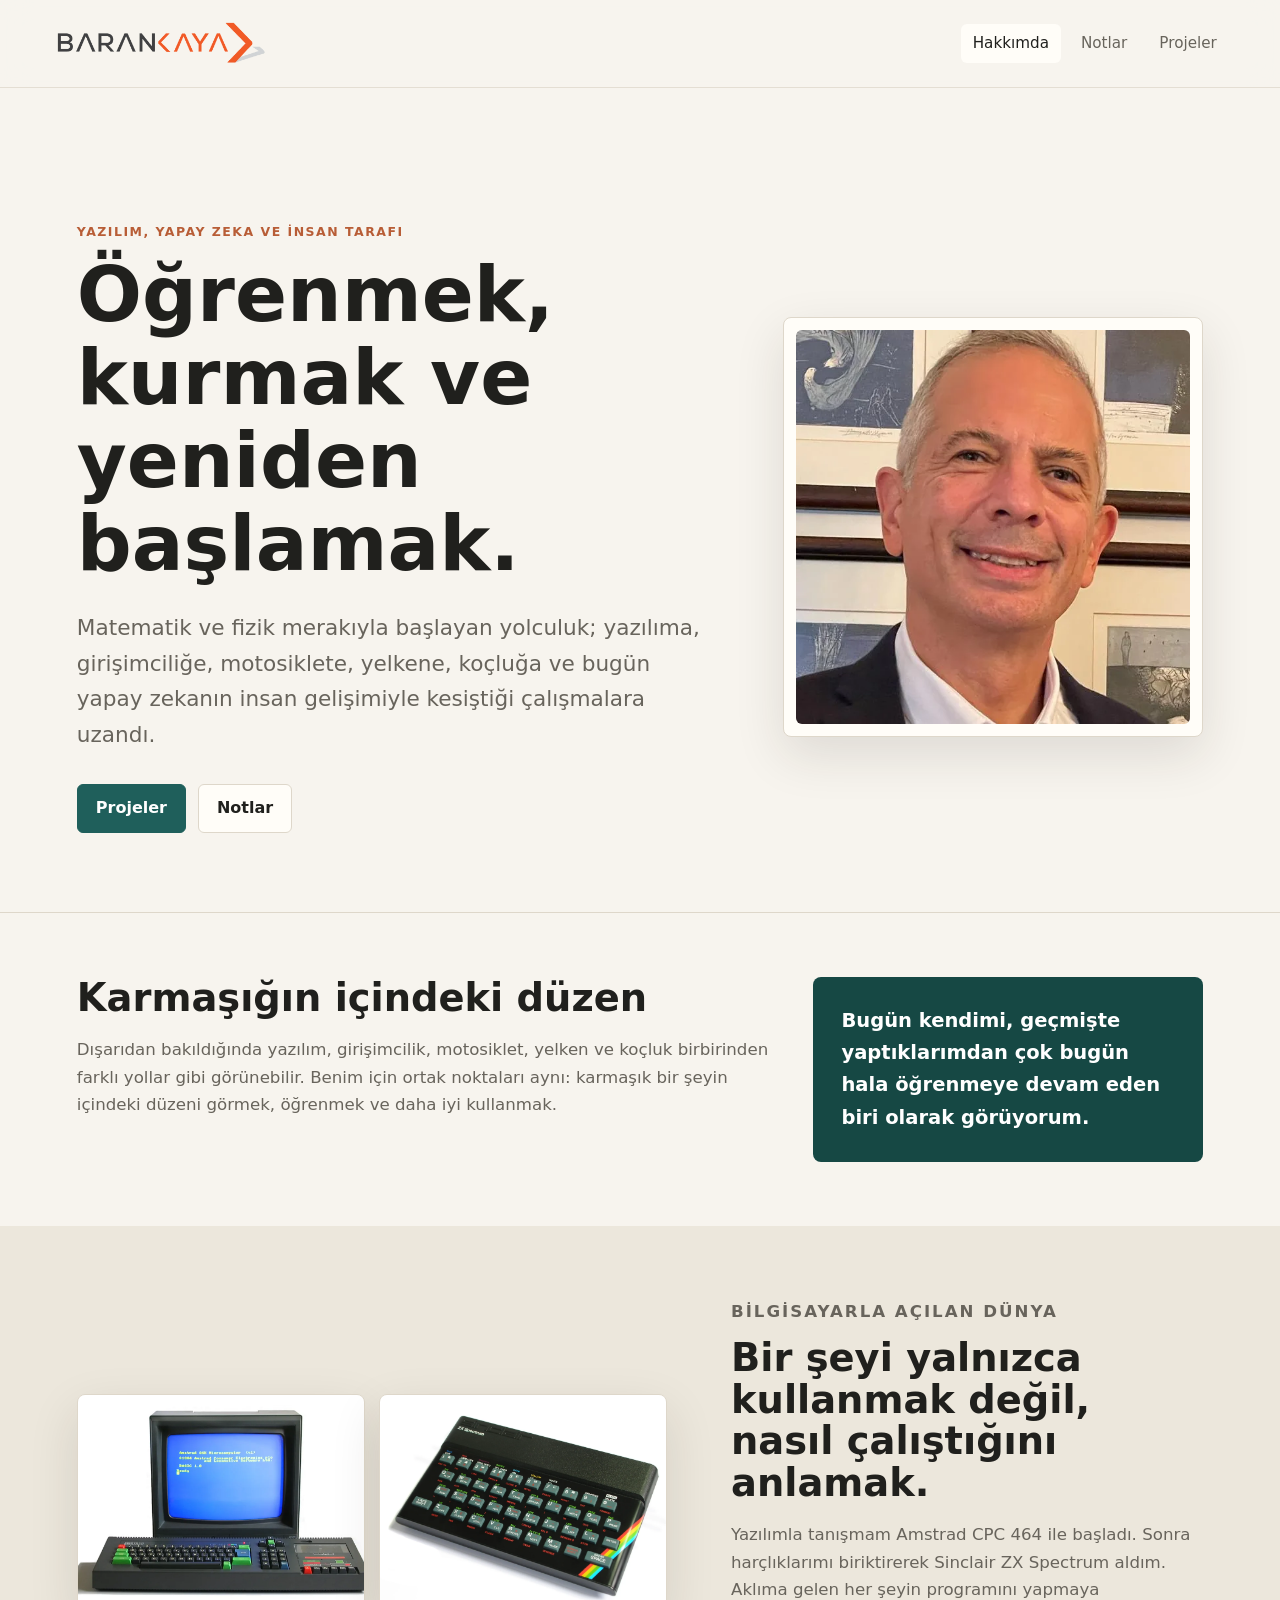
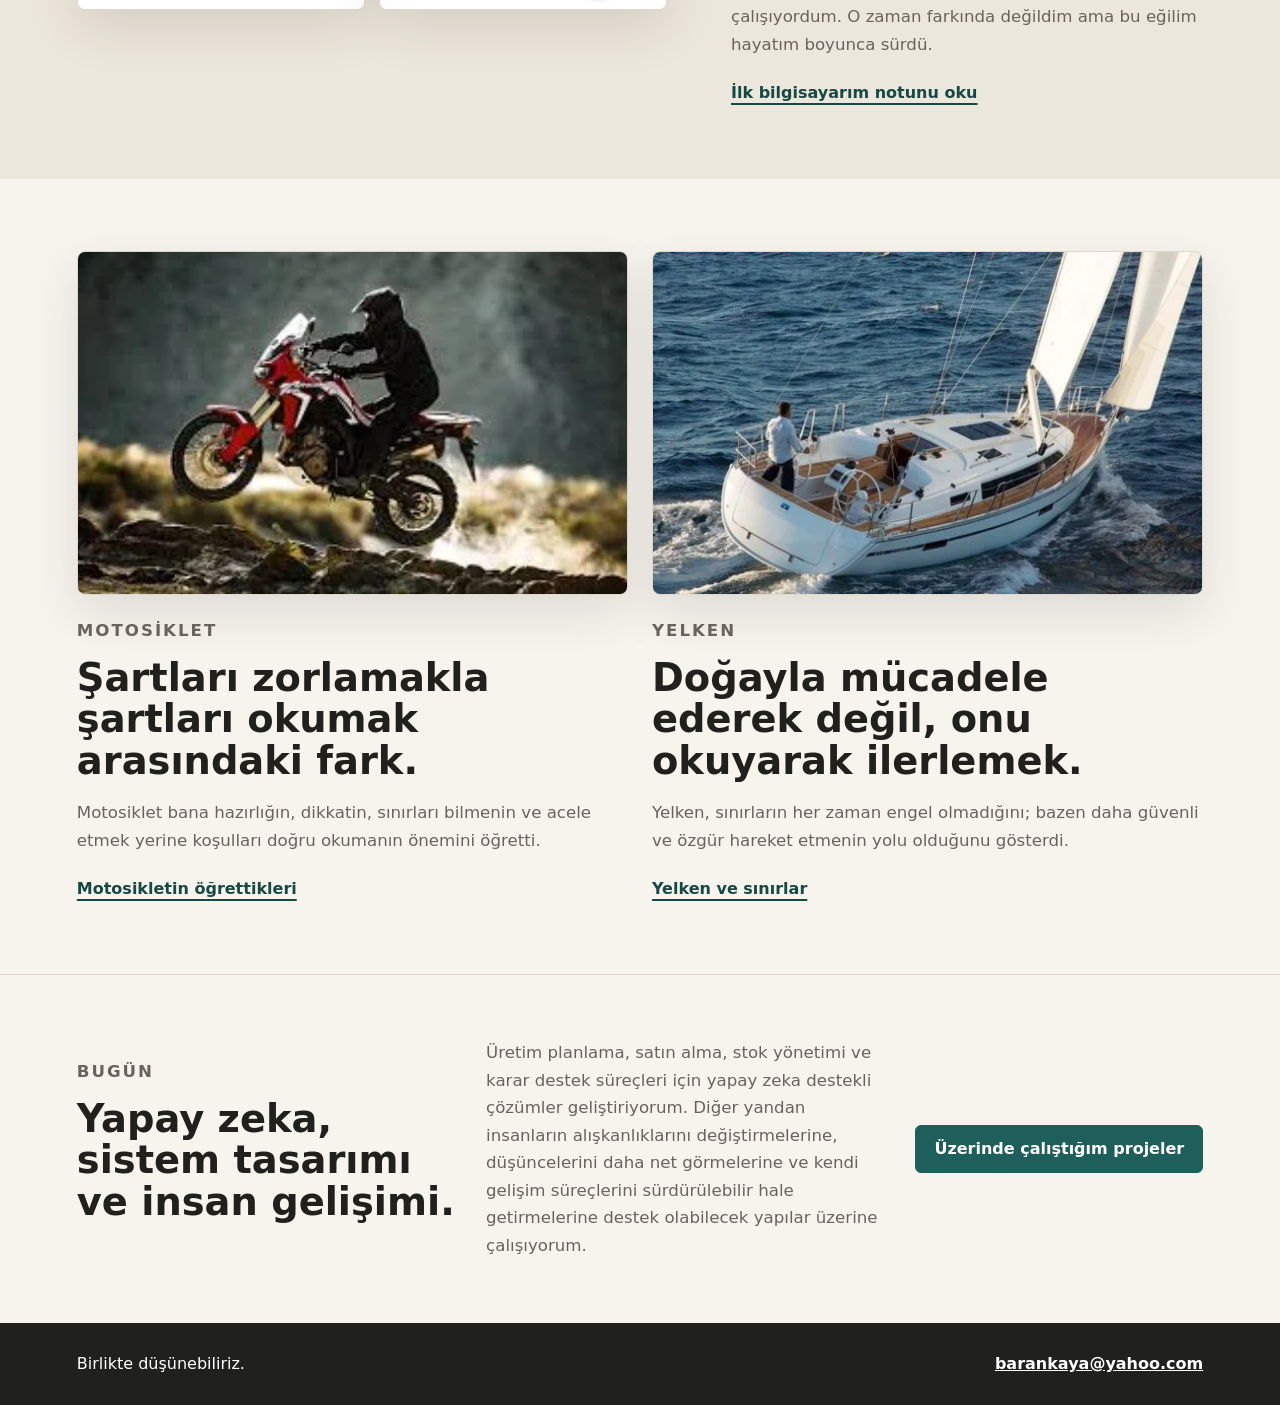
==== index.html @ fc0e7b52 "Initial barankaya site" ====
<!doctype html>
<html lang="tr">
  <head>
    <meta charset="utf-8">
    <meta name="viewport" content="width=device-width, initial-scale=1">
    <title>Baran Kaya - Hakkımda</title>
    <meta name="description" content="Baran Kaya'nın yazılım, yapay zeka, sistem tasarımı, motosiklet, yelken ve insan gelişimi üzerine kişisel web sitesi.">
    <link rel="icon" href="favicon.ico" sizes="any">
    <link rel="icon" type="image/png" href="assets/icons/favicon-32x32.png" sizes="32x32">
    <link rel="icon" type="image/png" href="assets/icons/favicon-192x192.png" sizes="192x192">
    <link rel="apple-touch-icon" href="assets/icons/apple-touch-icon.png">
    <meta name="msapplication-TileImage" content="assets/icons/mstile-270x270.png">
    <link rel="stylesheet" href="assets/css/style.css">
  </head>
  <body>
    <header class="site-header">
      <a class="brand" href="index.html" aria-label="Baran Kaya ana sayfa">
        <img src="assets/img/baran-kaya-logo.webp" alt="Baran Kaya">
      </a>
      <nav class="nav" aria-label="Ana menü">
        <a href="index.html" aria-current="page">Hakkımda</a>
        <a href="notlar.html">Notlar</a>
        <a href="projeler.html">Projeler</a>
      </nav>
    </header>

    <main>
      <section class="hero">
        <div class="hero-copy">
          <p class="eyebrow">Yazılım, yapay zeka ve insan tarafı</p>
          <h1>Öğrenmek, kurmak ve yeniden başlamak.</h1>
          <p class="lead">
            Matematik ve fizik merakıyla başlayan yolculuk; yazılıma, girişimciliğe,
            motosiklete, yelkene, koçluğa ve bugün yapay zekanın insan gelişimiyle
            kesiştiği çalışmalara uzandı.
          </p>
          <div class="hero-actions">
            <a class="button primary" href="projeler.html">Projeler</a>
            <a class="button" href="notlar.html">Notlar</a>
          </div>
        </div>
        <figure class="portrait-card">
          <img src="assets/img/baran-kaya.webp" alt="Baran Kaya portresi">
        </figure>
      </section>

      <section class="section intro-grid">
        <div>
          <h2>Karmaşığın içindeki düzen</h2>
          <p>
            Dışarıdan bakıldığında yazılım, girişimcilik, motosiklet, yelken ve koçluk
            birbirinden farklı yollar gibi görünebilir. Benim için ortak noktaları aynı:
            karmaşık bir şeyin içindeki düzeni görmek, öğrenmek ve daha iyi kullanmak.
          </p>
        </div>
        <div class="quote-panel">
          <p>
            Bugün kendimi, geçmişte yaptıklarımdan çok bugün hala öğrenmeye devam eden
            biri olarak görüyorum.
          </p>
        </div>
      </section>

      <section class="section story-section">
        <div class="media-strip">
          <img src="assets/img/amstrad.webp" alt="Amstrad CPC 464 bilgisayar">
          <img src="assets/img/sinclair.webp" alt="Sinclair ZX Spectrum bilgisayar">
        </div>
        <div class="story-copy">
          <p class="eyebrow">Bilgisayarla açılan dünya</p>
          <h2>Bir şeyi yalnızca kullanmak değil, nasıl çalıştığını anlamak.</h2>
          <p>
            Yazılımla tanışmam Amstrad CPC 464 ile başladı. Sonra harçlıklarımı
            biriktirerek Sinclair ZX Spectrum aldım. Aklıma gelen her şeyin programını
            yapmaya çalışıyordum. O zaman farkında değildim ama bu eğilim hayatım boyunca
            sürdü.
          </p>
          <a class="text-link" href="notlar.html#ilk-bilgisayarim">İlk bilgisayarım notunu oku</a>
        </div>
      </section>

      <section class="section two-column">
        <article class="feature">
          <img src="assets/img/motosiklet.webp" alt="Arazide motosiklet kullanan sürücü">
          <div>
            <p class="eyebrow">Motosiklet</p>
            <h2>Şartları zorlamakla şartları okumak arasındaki fark.</h2>
            <p>
              Motosiklet bana hazırlığın, dikkatin, sınırları bilmenin ve acele etmek
              yerine koşulları doğru okumanın önemini öğretti.
            </p>
            <a class="text-link" href="notlar.html#motosikletin-ogrettikleri">Motosikletin öğrettikleri</a>
          </div>
        </article>

        <article class="feature">
          <img src="assets/img/yelken.webp" alt="Denizde seyreden yelkenli">
          <div>
            <p class="eyebrow">Yelken</p>
            <h2>Doğayla mücadele ederek değil, onu okuyarak ilerlemek.</h2>
            <p>
              Yelken, sınırların her zaman engel olmadığını; bazen daha güvenli ve özgür
              hareket etmenin yolu olduğunu gösterdi.
            </p>
            <a class="text-link" href="notlar.html#yelken-ve-sinirlar">Yelken ve sınırlar</a>
          </div>
        </article>
      </section>

      <section class="section today">
        <div>
          <p class="eyebrow">Bugün</p>
          <h2>Yapay zeka, sistem tasarımı ve insan gelişimi.</h2>
        </div>
        <p>
          Üretim planlama, satın alma, stok yönetimi ve karar destek süreçleri için
          yapay zeka destekli çözümler geliştiriyorum. Diğer yandan insanların
          alışkanlıklarını değiştirmelerine, düşüncelerini daha net görmelerine ve kendi
          gelişim süreçlerini sürdürülebilir hale getirmelerine destek olabilecek yapılar
          üzerine çalışıyorum.
        </p>
        <a class="button primary" href="projeler.html">Üzerinde çalıştığım projeler</a>
      </section>
    </main>

    <footer class="site-footer" id="iletisim">
      <p>Birlikte düşünebiliriz.</p>
      <a href="mailto:barankaya@yahoo.com">barankaya@yahoo.com</a>
    </footer>
  </body>
</html>
---- assets/css/style.css ----
:root {
  --bg: #f7f4ee;
  --panel: #fffdf8;
  --ink: #20201d;
  --muted: #68645c;
  --line: #ded7ca;
  --accent: #1f5f5b;
  --accent-dark: #164844;
  --warm: #b85d36;
  --shadow: 0 18px 50px rgba(38, 34, 28, 0.12);
}

* {
  box-sizing: border-box;
}

html {
  scroll-behavior: smooth;
}

body {
  margin: 0;
  background: var(--bg);
  color: var(--ink);
  font-family: Inter, ui-sans-serif, system-ui, -apple-system, BlinkMacSystemFont, "Segoe UI", sans-serif;
  line-height: 1.65;
}

img {
  display: block;
  max-width: 100%;
}

a {
  color: inherit;
}

.site-header {
  position: sticky;
  top: 0;
  z-index: 10;
  display: flex;
  align-items: center;
  justify-content: space-between;
  gap: 24px;
  padding: 18px clamp(20px, 4vw, 56px);
  background: rgba(247, 244, 238, 0.9);
  border-bottom: 1px solid rgba(222, 215, 202, 0.75);
  backdrop-filter: blur(16px);
}

.brand {
  display: inline-flex;
  align-items: center;
  width: min(220px, 48vw);
  font-weight: 750;
  text-decoration: none;
  letter-spacing: 0;
}

.brand img {
  width: 100%;
  height: auto;
}

.nav {
  display: flex;
  align-items: center;
  gap: 8px;
}

.nav a {
  min-height: 38px;
  padding: 7px 12px;
  border-radius: 6px;
  color: var(--muted);
  font-size: 0.95rem;
  text-decoration: none;
}

.nav a:hover,
.nav a[aria-current="page"] {
  background: var(--panel);
  color: var(--ink);
}

.hero {
  display: grid;
  grid-template-columns: minmax(0, 1.2fr) minmax(260px, 420px);
  gap: clamp(32px, 6vw, 76px);
  align-items: center;
  min-height: calc(100vh - 76px);
  padding: clamp(56px, 8vw, 108px) clamp(20px, 6vw, 88px) 48px;
}

.hero-copy,
.page-heading {
  max-width: 780px;
}

.eyebrow {
  margin: 0 0 12px;
  color: var(--warm);
  font-size: 0.78rem;
  font-weight: 800;
  letter-spacing: 0.12em;
  text-transform: uppercase;
}

h1,
h2 {
  margin: 0;
  line-height: 1.08;
  letter-spacing: 0;
}

h1 {
  max-width: 760px;
  font-size: clamp(2.5rem, 6vw, 5.6rem);
}

h2 {
  font-size: clamp(1.65rem, 3vw, 3rem);
}

p {
  margin: 0;
}

.lead {
  margin-top: 24px;
  color: var(--muted);
  font-size: clamp(1.08rem, 2vw, 1.35rem);
}

.hero-actions {
  display: flex;
  flex-wrap: wrap;
  gap: 12px;
  margin-top: 32px;
}

.button {
  display: inline-flex;
  align-items: center;
  justify-content: center;
  min-height: 46px;
  padding: 10px 18px;
  border: 1px solid var(--line);
  border-radius: 6px;
  background: var(--panel);
  color: var(--ink);
  font-weight: 700;
  text-decoration: none;
}

.button.primary {
  border-color: var(--accent);
  background: var(--accent);
  color: #fff;
}

.portrait-card {
  margin: 0;
  padding: 12px;
  background: var(--panel);
  border: 1px solid var(--line);
  border-radius: 8px;
  box-shadow: var(--shadow);
}

.portrait-card img {
  aspect-ratio: 1;
  width: 100%;
  border-radius: 6px;
  object-fit: cover;
}

.section,
.page {
  padding-right: clamp(20px, 6vw, 88px);
  padding-left: clamp(20px, 6vw, 88px);
}

.intro-grid {
  display: grid;
  grid-template-columns: minmax(0, 1fr) minmax(280px, 0.55fr);
  gap: 28px;
  padding-top: 64px;
  padding-bottom: 64px;
  border-top: 1px solid var(--line);
}

.intro-grid p,
.story-copy p,
.feature p,
.today p,
.note p,
.project-card p,
.questions li {
  color: var(--muted);
  font-size: 1.04rem;
}

.intro-grid h2,
.story-copy h2,
.feature h2,
.today h2 {
  margin-bottom: 18px;
}

.quote-panel {
  display: flex;
  align-items: center;
  padding: 28px;
  background: var(--accent-dark);
  border-radius: 8px;
}

.quote-panel p {
  color: #fff;
  font-size: 1.22rem;
  font-weight: 650;
}

.story-section {
  display: grid;
  grid-template-columns: minmax(0, 1fr) minmax(300px, 0.8fr);
  gap: clamp(28px, 5vw, 64px);
  align-items: center;
  padding-top: 72px;
  padding-bottom: 72px;
  background: #ece7dc;
}

.media-strip {
  display: grid;
  grid-template-columns: 1fr 1fr;
  gap: 14px;
}

.media-strip img,
.feature img,
.note.with-image img {
  width: 100%;
  border-radius: 8px;
  border: 1px solid var(--line);
  object-fit: cover;
  box-shadow: var(--shadow);
}

.media-strip img {
  aspect-ratio: 4 / 3;
}

.text-link {
  display: inline-flex;
  margin-top: 22px;
  color: var(--accent-dark);
  font-weight: 800;
  text-decoration-thickness: 2px;
  text-underline-offset: 5px;
}

.two-column {
  display: grid;
  grid-template-columns: repeat(2, minmax(0, 1fr));
  gap: 24px;
  padding-top: 72px;
  padding-bottom: 72px;
}

.feature {
  display: grid;
  gap: 22px;
}

.feature img {
  aspect-ratio: 16 / 10;
}

.today {
  display: grid;
  grid-template-columns: minmax(0, 0.95fr) minmax(0, 1fr) auto;
  gap: 28px;
  align-items: center;
  padding-top: 64px;
  padding-bottom: 64px;
  border-top: 1px solid var(--line);
}

.site-footer {
  display: flex;
  align-items: center;
  justify-content: space-between;
  gap: 18px;
  padding: 28px clamp(20px, 6vw, 88px);
  background: var(--ink);
  color: #fff;
}

.site-footer a {
  color: #fff;
  font-weight: 700;
}

.page {
  padding-top: 72px;
  padding-bottom: 72px;
}

.page-heading {
  margin-bottom: 48px;
}

.note-list {
  display: grid;
  gap: 22px;
  max-width: 1120px;
}

.note,
.project-card,
.questions {
  padding: clamp(22px, 4vw, 34px);
  background: var(--panel);
  border: 1px solid var(--line);
  border-radius: 8px;
}

.note h2,
.project-card h2,
.questions h2 {
  margin-bottom: 16px;
  font-size: clamp(1.35rem, 2.4vw, 2.1rem);
}

.note p + p {
  margin-top: 14px;
}

.note.with-image {
  display: grid;
  grid-template-columns: minmax(0, 1fr) minmax(220px, 360px);
  gap: 26px;
  align-items: center;
}

.note.with-image img {
  aspect-ratio: 4 / 3;
}

.projects-heading {
  max-width: 900px;
}

.project-grid {
  display: grid;
  grid-template-columns: repeat(2, minmax(0, 1fr));
  gap: 22px;
}

.project-card span {
  display: inline-flex;
  margin-bottom: 22px;
  color: var(--warm);
  font-size: 0.86rem;
  font-weight: 900;
}

.questions {
  margin-top: 28px;
}

.questions ul {
  display: grid;
  gap: 12px;
  margin: 0;
  padding-left: 22px;
}

@media (max-width: 900px) {
  .hero,
  .intro-grid,
  .story-section,
  .two-column,
  .today,
  .note.with-image,
  .project-grid {
    grid-template-columns: 1fr;
  }

  .hero {
    min-height: auto;
  }

  .today {
    align-items: start;
  }
}

@media (max-width: 640px) {
  .site-header {
    align-items: flex-start;
    flex-direction: column;
    padding-top: 14px;
    padding-bottom: 14px;
  }

  .nav {
    width: 100%;
    justify-content: space-between;
  }

  .nav a {
    padding-right: 8px;
    padding-left: 8px;
    font-size: 0.9rem;
  }

  .hero {
    padding-top: 44px;
  }

  .media-strip {
    grid-template-columns: 1fr;
  }

  .site-footer {
    align-items: flex-start;
    flex-direction: column;
  }
}
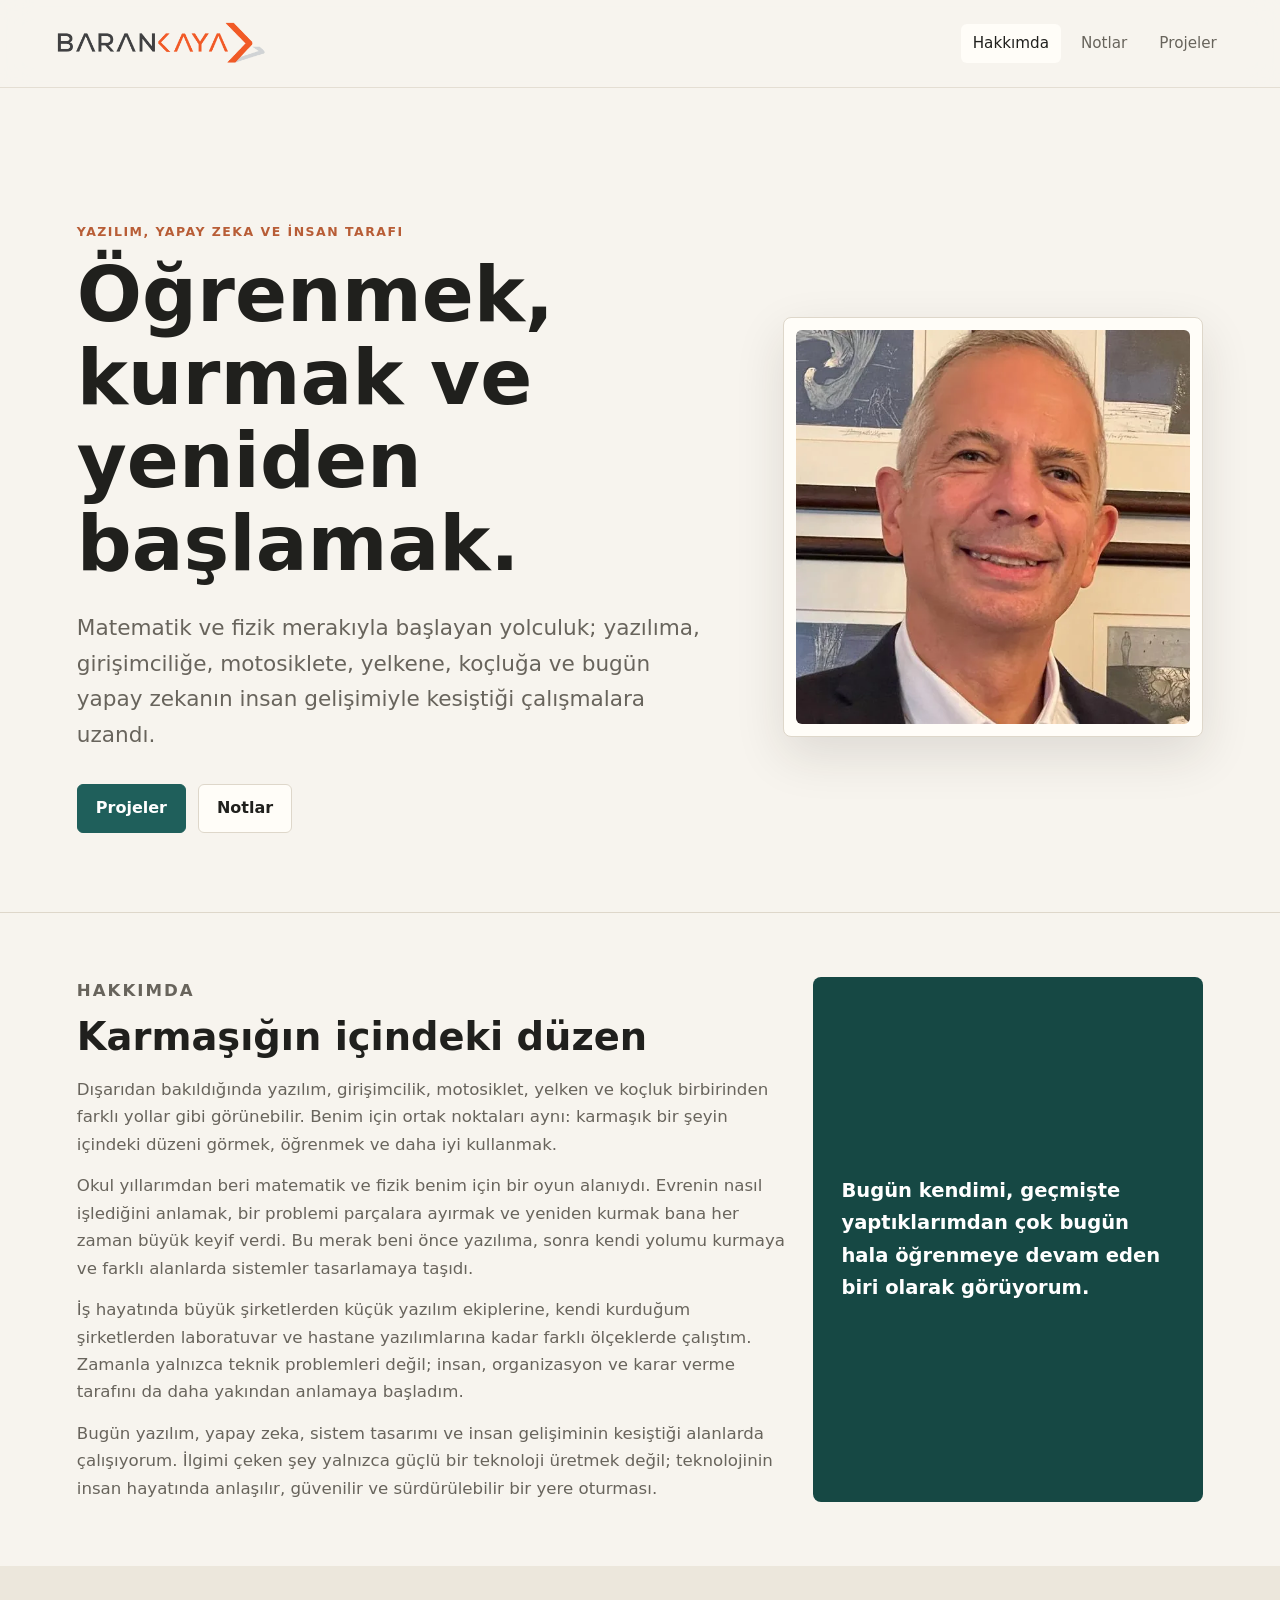
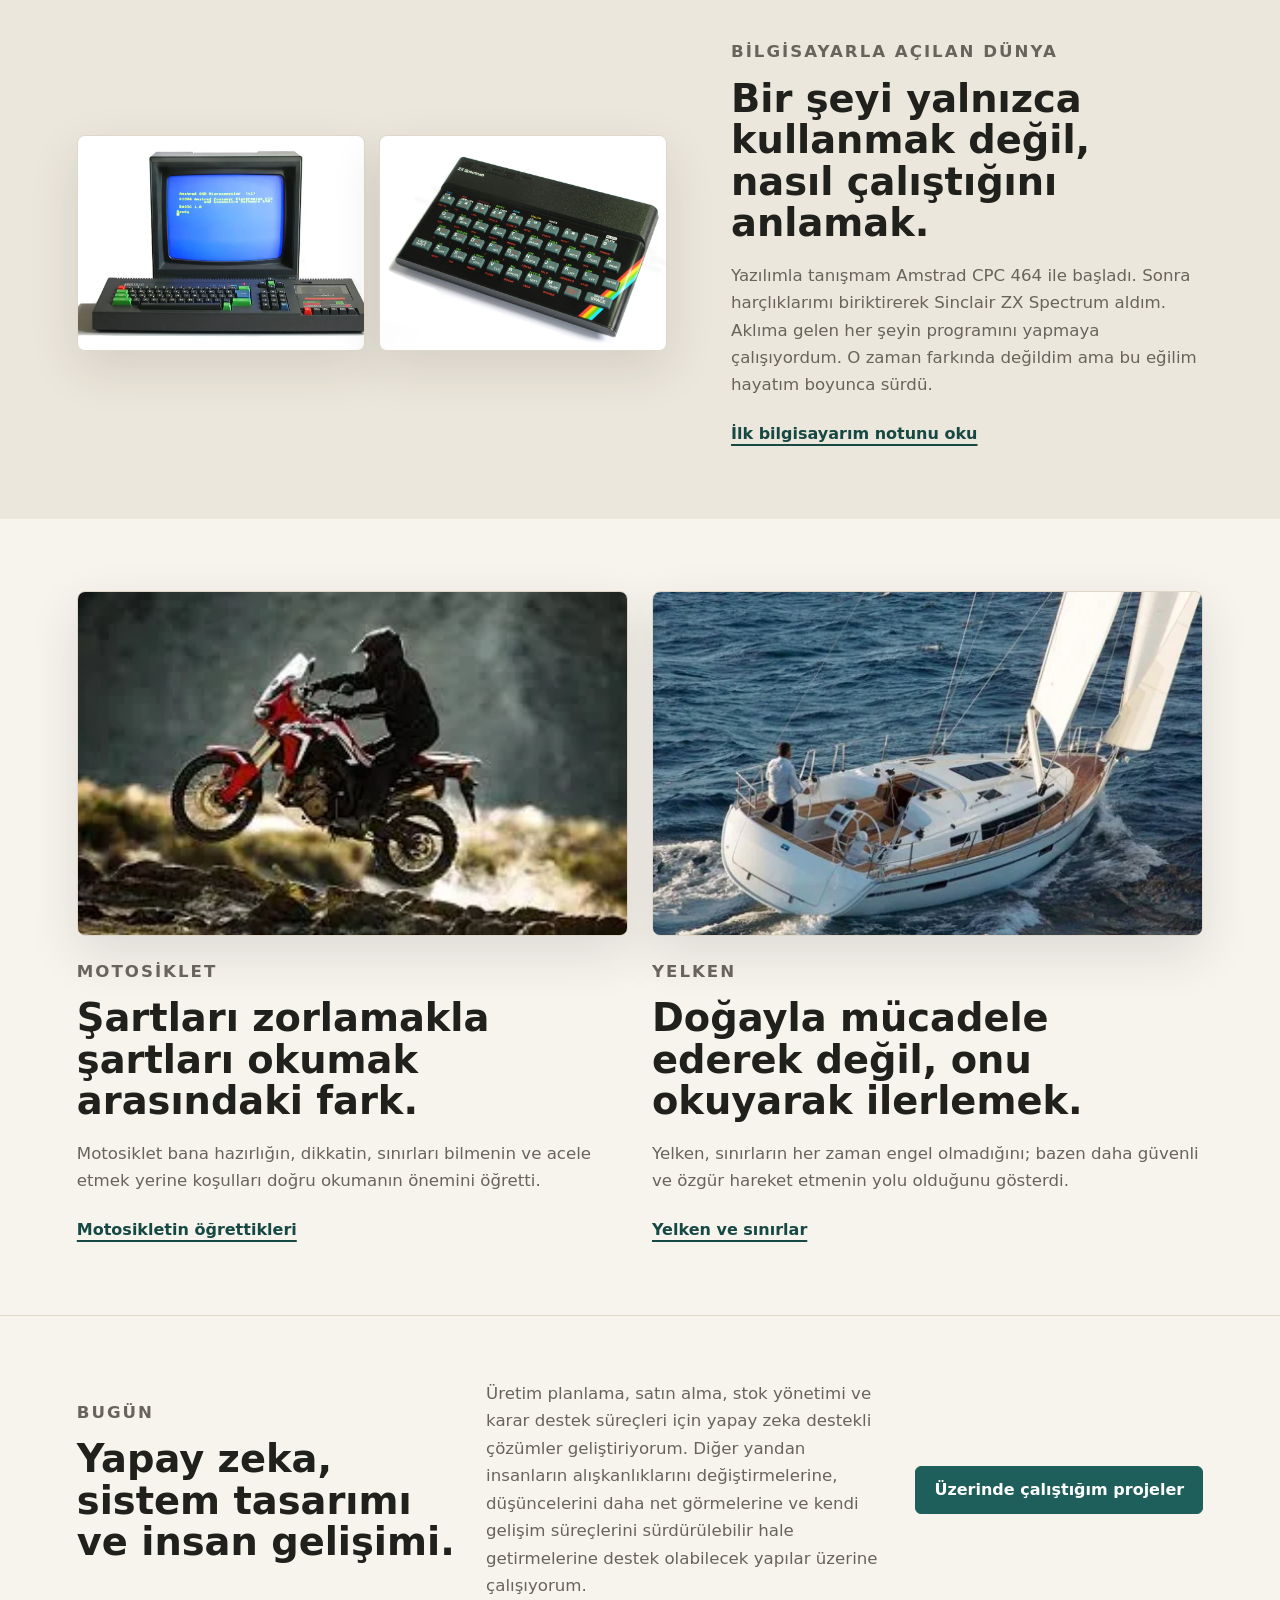
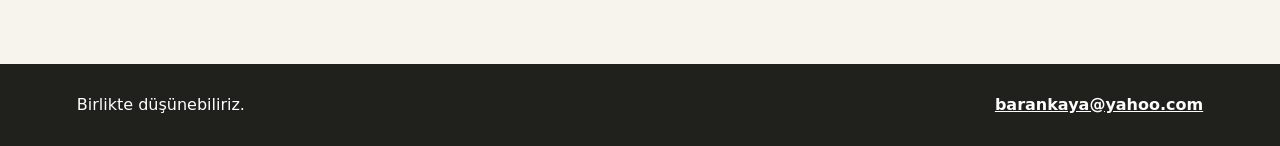
==== commit 57c4a4fb: "Expand about section" ====
--- a/index.html
+++ b/index.html
@@ -46,11 +46,30 @@
 
       <section class="section intro-grid">
         <div>
+          <p class="eyebrow">Hakkımda</p>
           <h2>Karmaşığın içindeki düzen</h2>
           <p>
             Dışarıdan bakıldığında yazılım, girişimcilik, motosiklet, yelken ve koçluk
             birbirinden farklı yollar gibi görünebilir. Benim için ortak noktaları aynı:
             karmaşık bir şeyin içindeki düzeni görmek, öğrenmek ve daha iyi kullanmak.
+          </p>
+          <p>
+            Okul yıllarımdan beri matematik ve fizik benim için bir oyun alanıydı.
+            Evrenin nasıl işlediğini anlamak, bir problemi parçalara ayırmak ve yeniden
+            kurmak bana her zaman büyük keyif verdi. Bu merak beni önce yazılıma, sonra
+            kendi yolumu kurmaya ve farklı alanlarda sistemler tasarlamaya taşıdı.
+          </p>
+          <p>
+            İş hayatında büyük şirketlerden küçük yazılım ekiplerine, kendi kurduğum
+            şirketlerden laboratuvar ve hastane yazılımlarına kadar farklı ölçeklerde
+            çalıştım. Zamanla yalnızca teknik problemleri değil; insan, organizasyon ve
+            karar verme tarafını da daha yakından anlamaya başladım.
+          </p>
+          <p>
+            Bugün yazılım, yapay zeka, sistem tasarımı ve insan gelişiminin kesiştiği
+            alanlarda çalışıyorum. İlgimi çeken şey yalnızca güçlü bir teknoloji üretmek
+            değil; teknolojinin insan hayatında anlaşılır, güvenilir ve sürdürülebilir
+            bir yere oturması.
           </p>
         </div>
         <div class="quote-panel">
--- a/assets/css/style.css
+++ b/assets/css/style.css
@@ -202,6 +202,10 @@
   font-size: 1.04rem;
 }
 
+.intro-grid p + p {
+  margin-top: 14px;
+}
+
 .intro-grid h2,
 .story-copy h2,
 .feature h2,
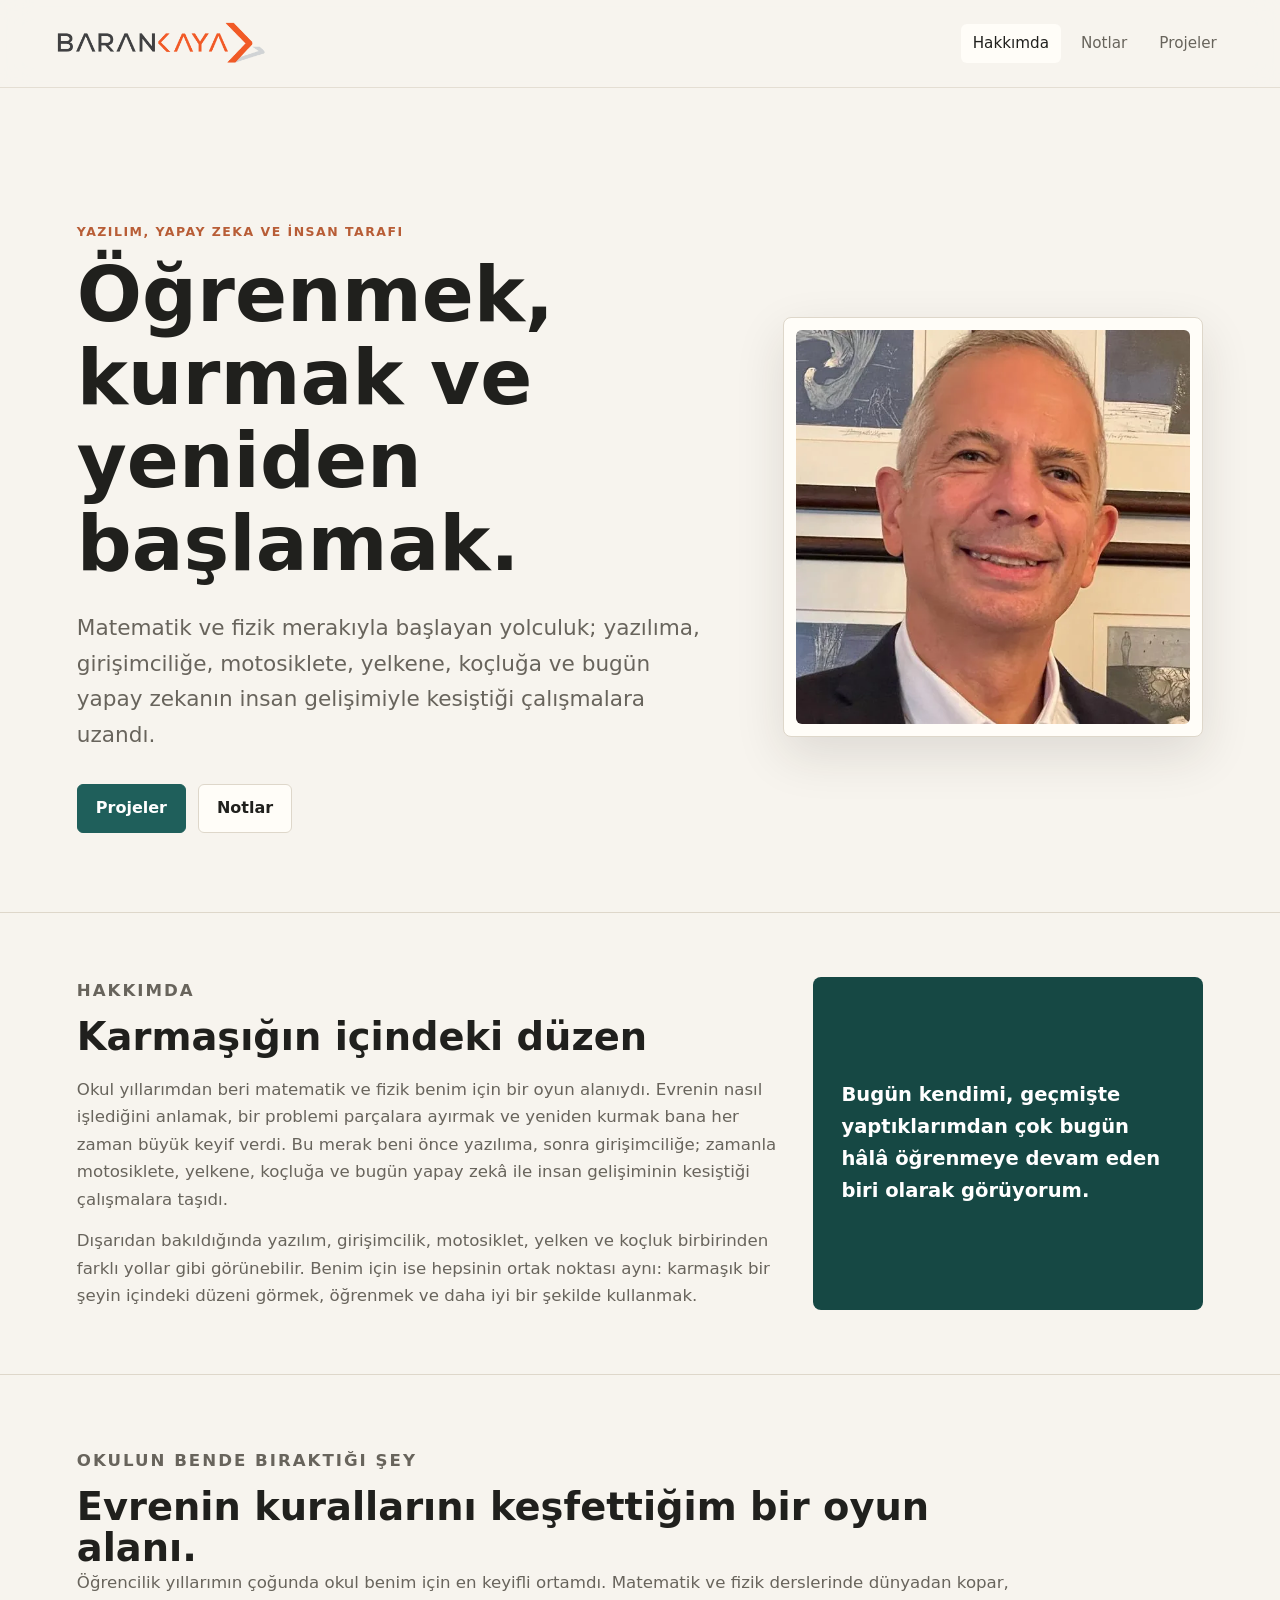
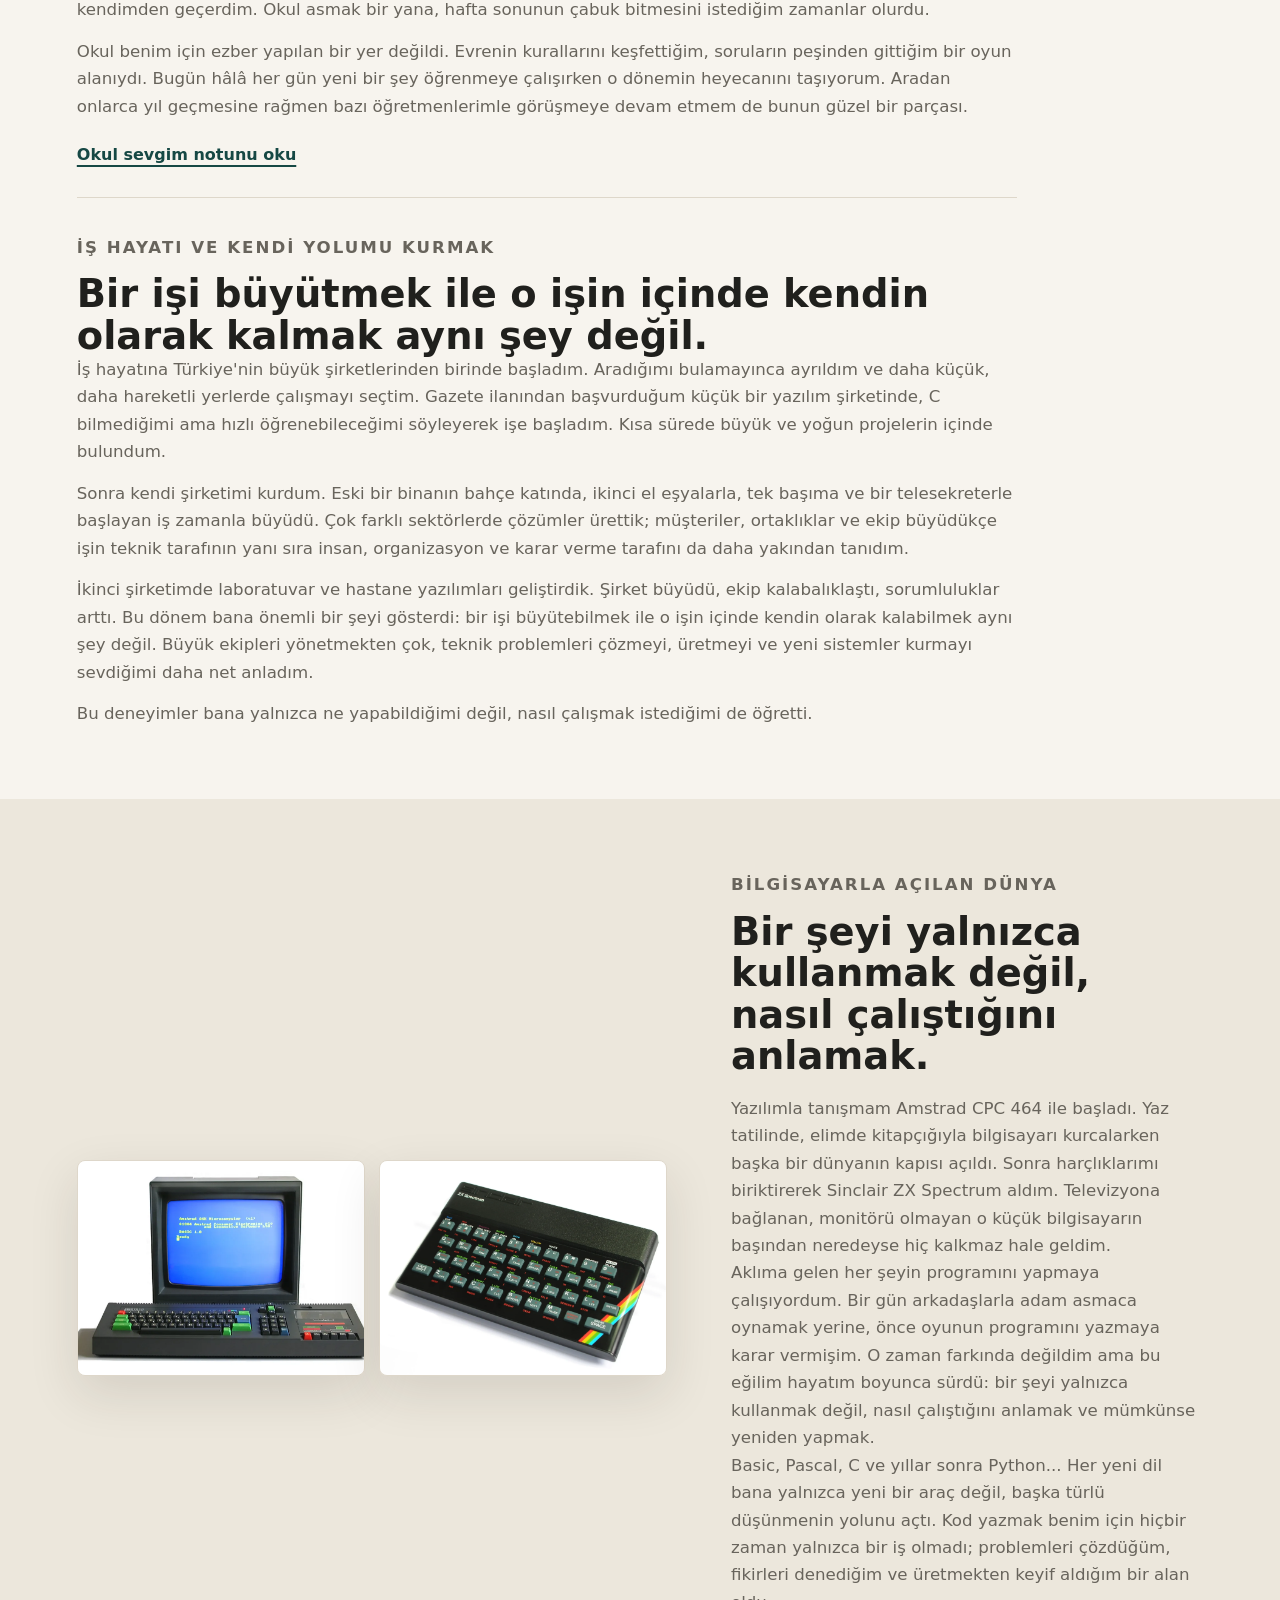
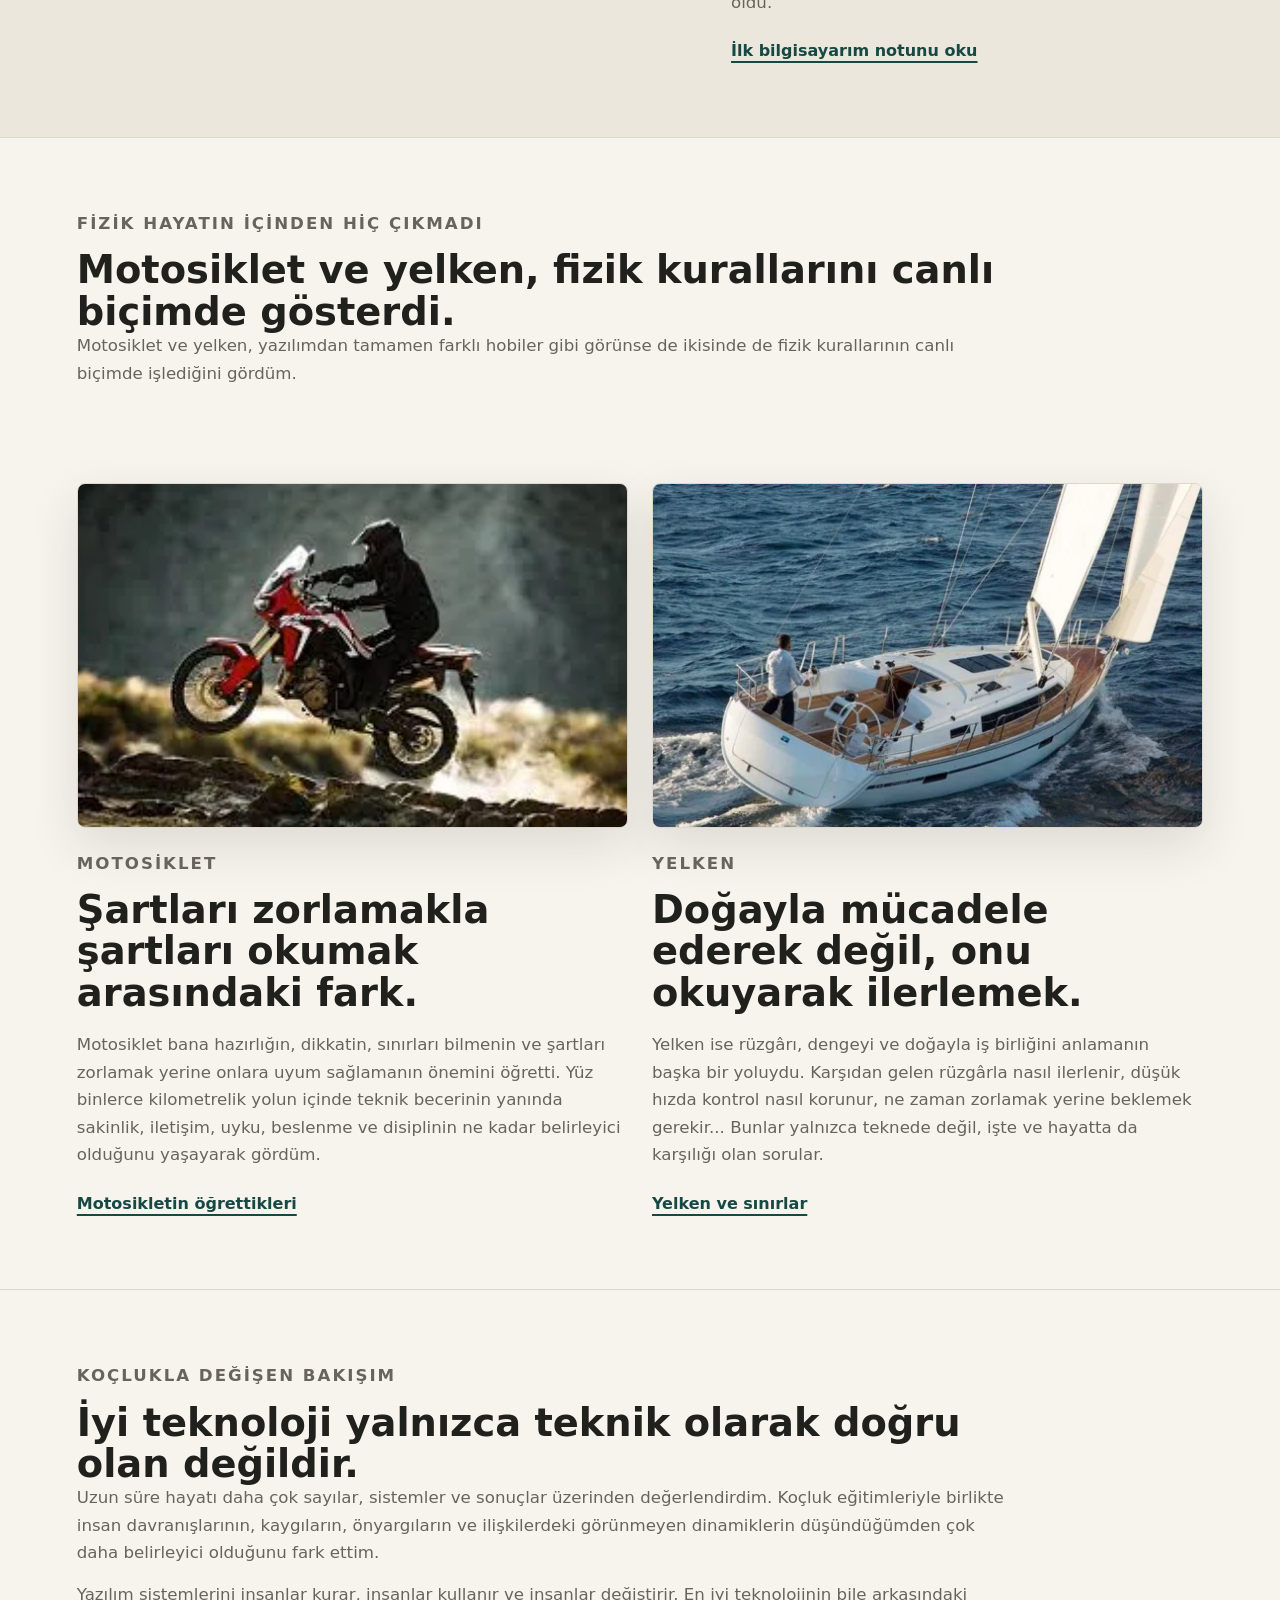
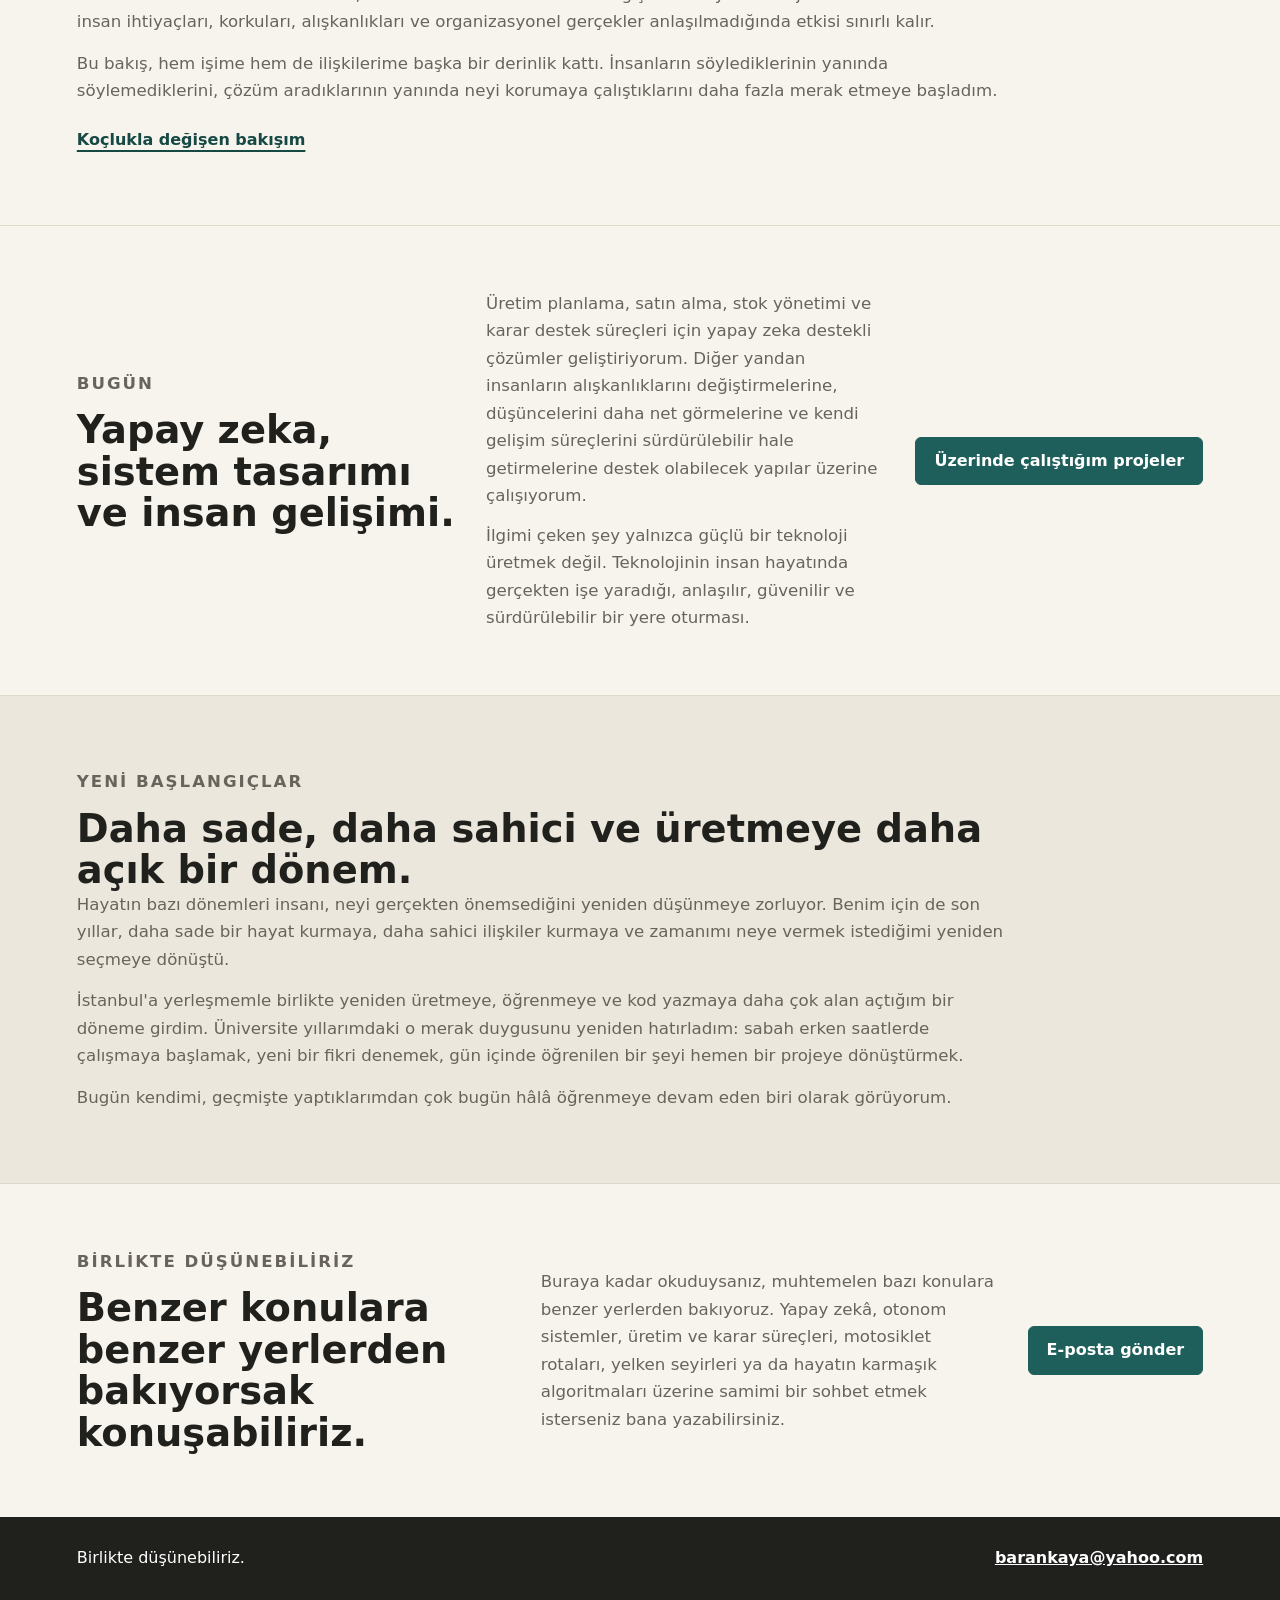
==== commit 87154770: "Complete about page content" ====
--- a/index.html
+++ b/index.html
@@ -49,35 +49,72 @@
           <p class="eyebrow">Hakkımda</p>
           <h2>Karmaşığın içindeki düzen</h2>
           <p>
-            Dışarıdan bakıldığında yazılım, girişimcilik, motosiklet, yelken ve koçluk
-            birbirinden farklı yollar gibi görünebilir. Benim için ortak noktaları aynı:
-            karmaşık bir şeyin içindeki düzeni görmek, öğrenmek ve daha iyi kullanmak.
-          </p>
-          <p>
             Okul yıllarımdan beri matematik ve fizik benim için bir oyun alanıydı.
             Evrenin nasıl işlediğini anlamak, bir problemi parçalara ayırmak ve yeniden
             kurmak bana her zaman büyük keyif verdi. Bu merak beni önce yazılıma, sonra
-            kendi yolumu kurmaya ve farklı alanlarda sistemler tasarlamaya taşıdı.
-          </p>
-          <p>
-            İş hayatında büyük şirketlerden küçük yazılım ekiplerine, kendi kurduğum
-            şirketlerden laboratuvar ve hastane yazılımlarına kadar farklı ölçeklerde
-            çalıştım. Zamanla yalnızca teknik problemleri değil; insan, organizasyon ve
-            karar verme tarafını da daha yakından anlamaya başladım.
-          </p>
-          <p>
-            Bugün yazılım, yapay zeka, sistem tasarımı ve insan gelişiminin kesiştiği
-            alanlarda çalışıyorum. İlgimi çeken şey yalnızca güçlü bir teknoloji üretmek
-            değil; teknolojinin insan hayatında anlaşılır, güvenilir ve sürdürülebilir
-            bir yere oturması.
+            girişimciliğe; zamanla motosiklete, yelkene, koçluğa ve bugün yapay zekâ ile
+            insan gelişiminin kesiştiği çalışmalara taşıdı.
+          </p>
+          <p>
+            Dışarıdan bakıldığında yazılım, girişimcilik, motosiklet, yelken ve koçluk
+            birbirinden farklı yollar gibi görünebilir. Benim için ise hepsinin ortak
+            noktası aynı: karmaşık bir şeyin içindeki düzeni görmek, öğrenmek ve daha iyi
+            bir şekilde kullanmak.
           </p>
         </div>
         <div class="quote-panel">
           <p>
-            Bugün kendimi, geçmişte yaptıklarımdan çok bugün hala öğrenmeye devam eden
+            Bugün kendimi, geçmişte yaptıklarımdan çok bugün hâlâ öğrenmeye devam eden
             biri olarak görüyorum.
           </p>
         </div>
+      </section>
+
+      <section class="section about-flow">
+        <article>
+          <p class="eyebrow">Okulun bende bıraktığı şey</p>
+          <h2>Evrenin kurallarını keşfettiğim bir oyun alanı.</h2>
+          <p>
+            Öğrencilik yıllarımın çoğunda okul benim için en keyifli ortamdı. Matematik
+            ve fizik derslerinde dünyadan kopar, kendimden geçerdim. Okul asmak bir yana,
+            hafta sonunun çabuk bitmesini istediğim zamanlar olurdu.
+          </p>
+          <p>
+            Okul benim için ezber yapılan bir yer değildi. Evrenin kurallarını
+            keşfettiğim, soruların peşinden gittiğim bir oyun alanıydı. Bugün hâlâ her
+            gün yeni bir şey öğrenmeye çalışırken o dönemin heyecanını taşıyorum. Aradan
+            onlarca yıl geçmesine rağmen bazı öğretmenlerimle görüşmeye devam etmem de
+            bunun güzel bir parçası.
+          </p>
+          <a class="text-link" href="notlar.html#okul-sevgim">Okul sevgim notunu oku</a>
+        </article>
+
+        <article>
+          <p class="eyebrow">İş hayatı ve kendi yolumu kurmak</p>
+          <h2>Bir işi büyütmek ile o işin içinde kendin olarak kalmak aynı şey değil.</h2>
+          <p>
+            İş hayatına Türkiye'nin büyük şirketlerinden birinde başladım. Aradığımı
+            bulamayınca ayrıldım ve daha küçük, daha hareketli yerlerde çalışmayı seçtim.
+            Gazete ilanından başvurduğum küçük bir yazılım şirketinde, C bilmediğimi ama
+            hızlı öğrenebileceğimi söyleyerek işe başladım. Kısa sürede büyük ve yoğun
+            projelerin içinde bulundum.
+          </p>
+          <p>
+            Sonra kendi şirketimi kurdum. Eski bir binanın bahçe katında, ikinci el
+            eşyalarla, tek başıma ve bir telesekreterle başlayan iş zamanla büyüdü. Çok
+            farklı sektörlerde çözümler ürettik; müşteriler, ortaklıklar ve ekip büyüdükçe
+            işin teknik tarafının yanı sıra insan, organizasyon ve karar verme tarafını da
+            daha yakından tanıdım.
+          </p>
+          <p>
+            İkinci şirketimde laboratuvar ve hastane yazılımları geliştirdik. Şirket
+            büyüdü, ekip kalabalıklaştı, sorumluluklar arttı. Bu dönem bana önemli bir
+            şeyi gösterdi: bir işi büyütebilmek ile o işin içinde kendin olarak kalabilmek
+            aynı şey değil. Büyük ekipleri yönetmekten çok, teknik problemleri çözmeyi,
+            üretmeyi ve yeni sistemler kurmayı sevdiğimi daha net anladım.
+          </p>
+          <p>Bu deneyimler bana yalnızca ne yapabildiğimi değil, nasıl çalışmak istediğimi de öğretti.</p>
+        </article>
       </section>
 
       <section class="section story-section">
@@ -89,13 +126,37 @@
           <p class="eyebrow">Bilgisayarla açılan dünya</p>
           <h2>Bir şeyi yalnızca kullanmak değil, nasıl çalıştığını anlamak.</h2>
           <p>
-            Yazılımla tanışmam Amstrad CPC 464 ile başladı. Sonra harçlıklarımı
-            biriktirerek Sinclair ZX Spectrum aldım. Aklıma gelen her şeyin programını
-            yapmaya çalışıyordum. O zaman farkında değildim ama bu eğilim hayatım boyunca
-            sürdü.
+            Yazılımla tanışmam Amstrad CPC 464 ile başladı. Yaz tatilinde, elimde
+            kitapçığıyla bilgisayarı kurcalarken başka bir dünyanın kapısı açıldı. Sonra
+            harçlıklarımı biriktirerek Sinclair ZX Spectrum aldım. Televizyona bağlanan,
+            monitörü olmayan o küçük bilgisayarın başından neredeyse hiç kalkmaz hale
+            geldim.
+          </p>
+          <p>
+            Aklıma gelen her şeyin programını yapmaya çalışıyordum. Bir gün arkadaşlarla
+            adam asmaca oynamak yerine, önce oyunun programını yazmaya karar vermişim. O
+            zaman farkında değildim ama bu eğilim hayatım boyunca sürdü: bir şeyi yalnızca
+            kullanmak değil, nasıl çalıştığını anlamak ve mümkünse yeniden yapmak.
+          </p>
+          <p>
+            Basic, Pascal, C ve yıllar sonra Python... Her yeni dil bana yalnızca yeni
+            bir araç değil, başka türlü düşünmenin yolunu açtı. Kod yazmak benim için
+            hiçbir zaman yalnızca bir iş olmadı; problemleri çözdüğüm, fikirleri denediğim
+            ve üretmekten keyif aldığım bir alan oldu.
           </p>
           <a class="text-link" href="notlar.html#ilk-bilgisayarim">İlk bilgisayarım notunu oku</a>
         </div>
+      </section>
+
+      <section class="section about-flow compact">
+        <article>
+          <p class="eyebrow">Fizik hayatın içinden hiç çıkmadı</p>
+          <h2>Motosiklet ve yelken, fizik kurallarını canlı biçimde gösterdi.</h2>
+          <p>
+            Motosiklet ve yelken, yazılımdan tamamen farklı hobiler gibi görünse de
+            ikisinde de fizik kurallarının canlı biçimde işlediğini gördüm.
+          </p>
+        </article>
       </section>
 
       <section class="section two-column">
@@ -105,8 +166,10 @@
             <p class="eyebrow">Motosiklet</p>
             <h2>Şartları zorlamakla şartları okumak arasındaki fark.</h2>
             <p>
-              Motosiklet bana hazırlığın, dikkatin, sınırları bilmenin ve acele etmek
-              yerine koşulları doğru okumanın önemini öğretti.
+              Motosiklet bana hazırlığın, dikkatin, sınırları bilmenin ve şartları
+              zorlamak yerine onlara uyum sağlamanın önemini öğretti. Yüz binlerce
+              kilometrelik yolun içinde teknik becerinin yanında sakinlik, iletişim, uyku,
+              beslenme ve disiplinin ne kadar belirleyici olduğunu yaşayarak gördüm.
             </p>
             <a class="text-link" href="notlar.html#motosikletin-ogrettikleri">Motosikletin öğrettikleri</a>
           </div>
@@ -118,11 +181,37 @@
             <p class="eyebrow">Yelken</p>
             <h2>Doğayla mücadele ederek değil, onu okuyarak ilerlemek.</h2>
             <p>
-              Yelken, sınırların her zaman engel olmadığını; bazen daha güvenli ve özgür
-              hareket etmenin yolu olduğunu gösterdi.
+              Yelken ise rüzgârı, dengeyi ve doğayla iş birliğini anlamanın başka bir
+              yoluydu. Karşıdan gelen rüzgârla nasıl ilerlenir, düşük hızda kontrol nasıl
+              korunur, ne zaman zorlamak yerine beklemek gerekir... Bunlar yalnızca
+              teknede değil, işte ve hayatta da karşılığı olan sorular.
             </p>
             <a class="text-link" href="notlar.html#yelken-ve-sinirlar">Yelken ve sınırlar</a>
           </div>
+        </article>
+      </section>
+
+      <section class="section about-flow">
+        <article>
+          <p class="eyebrow">Koçlukla değişen bakışım</p>
+          <h2>İyi teknoloji yalnızca teknik olarak doğru olan değildir.</h2>
+          <p>
+            Uzun süre hayatı daha çok sayılar, sistemler ve sonuçlar üzerinden
+            değerlendirdim. Koçluk eğitimleriyle birlikte insan davranışlarının,
+            kaygıların, önyargıların ve ilişkilerdeki görünmeyen dinamiklerin düşündüğümden
+            çok daha belirleyici olduğunu fark ettim.
+          </p>
+          <p>
+            Yazılım sistemlerini insanlar kurar, insanlar kullanır ve insanlar değiştirir.
+            En iyi teknolojinin bile arkasındaki insan ihtiyaçları, korkuları, alışkanlıkları
+            ve organizasyonel gerçekler anlaşılmadığında etkisi sınırlı kalır.
+          </p>
+          <p>
+            Bu bakış, hem işime hem de ilişkilerime başka bir derinlik kattı. İnsanların
+            söylediklerinin yanında söylemediklerini, çözüm aradıklarının yanında neyi
+            korumaya çalıştıklarını daha fazla merak etmeye başladım.
+          </p>
+          <a class="text-link" href="notlar.html#koclukla-degisen-bakisim">Koçlukla değişen bakışım</a>
         </article>
       </section>
 
@@ -131,14 +220,57 @@
           <p class="eyebrow">Bugün</p>
           <h2>Yapay zeka, sistem tasarımı ve insan gelişimi.</h2>
         </div>
+        <div class="today-copy">
+          <p>
+            Üretim planlama, satın alma, stok yönetimi ve karar destek süreçleri için
+            yapay zeka destekli çözümler geliştiriyorum. Diğer yandan insanların
+            alışkanlıklarını değiştirmelerine, düşüncelerini daha net görmelerine ve kendi
+            gelişim süreçlerini sürdürülebilir hale getirmelerine destek olabilecek yapılar
+            üzerine çalışıyorum.
+          </p>
+          <p>
+            İlgimi çeken şey yalnızca güçlü bir teknoloji üretmek değil. Teknolojinin insan
+            hayatında gerçekten işe yaradığı, anlaşılır, güvenilir ve sürdürülebilir bir
+            yere oturması.
+          </p>
+        </div>
+        <a class="button primary" href="projeler.html">Üzerinde çalıştığım projeler</a>
+      </section>
+
+      <section class="section about-flow final-about">
+        <article>
+          <p class="eyebrow">Yeni başlangıçlar</p>
+          <h2>Daha sade, daha sahici ve üretmeye daha açık bir dönem.</h2>
+          <p>
+            Hayatın bazı dönemleri insanı, neyi gerçekten önemsediğini yeniden düşünmeye
+            zorluyor. Benim için de son yıllar, daha sade bir hayat kurmaya, daha sahici
+            ilişkiler kurmaya ve zamanımı neye vermek istediğimi yeniden seçmeye dönüştü.
+          </p>
+          <p>
+            İstanbul'a yerleşmemle birlikte yeniden üretmeye, öğrenmeye ve kod yazmaya
+            daha çok alan açtığım bir döneme girdim. Üniversite yıllarımdaki o merak
+            duygusunu yeniden hatırladım: sabah erken saatlerde çalışmaya başlamak, yeni
+            bir fikri denemek, gün içinde öğrenilen bir şeyi hemen bir projeye dönüştürmek.
+          </p>
+          <p>
+            Bugün kendimi, geçmişte yaptıklarımdan çok bugün hâlâ öğrenmeye devam eden
+            biri olarak görüyorum.
+          </p>
+        </article>
+      </section>
+
+      <section class="section contact-note">
+        <div>
+          <p class="eyebrow">Birlikte düşünebiliriz</p>
+          <h2>Benzer konulara benzer yerlerden bakıyorsak konuşabiliriz.</h2>
+        </div>
         <p>
-          Üretim planlama, satın alma, stok yönetimi ve karar destek süreçleri için
-          yapay zeka destekli çözümler geliştiriyorum. Diğer yandan insanların
-          alışkanlıklarını değiştirmelerine, düşüncelerini daha net görmelerine ve kendi
-          gelişim süreçlerini sürdürülebilir hale getirmelerine destek olabilecek yapılar
-          üzerine çalışıyorum.
+          Buraya kadar okuduysanız, muhtemelen bazı konulara benzer yerlerden bakıyoruz.
+          Yapay zekâ, otonom sistemler, üretim ve karar süreçleri, motosiklet rotaları,
+          yelken seyirleri ya da hayatın karmaşık algoritmaları üzerine samimi bir sohbet
+          etmek isterseniz bana yazabilirsiniz.
         </p>
-        <a class="button primary" href="projeler.html">Üzerinde çalıştığım projeler</a>
+        <a class="button primary" href="mailto:barankaya@yahoo.com">E-posta gönder</a>
       </section>
     </main>
 
--- a/assets/css/style.css
+++ b/assets/css/style.css
@@ -192,6 +192,7 @@
 }
 
 .intro-grid p,
+.about-flow p,
 .story-copy p,
 .feature p,
 .today p,
@@ -206,6 +207,35 @@
   margin-top: 14px;
 }
 
+.about-flow {
+  display: grid;
+  gap: 28px;
+  padding-top: 72px;
+  padding-bottom: 72px;
+  border-top: 1px solid var(--line);
+}
+
+.about-flow article {
+  max-width: 940px;
+}
+
+.about-flow article + article {
+  padding-top: 36px;
+  border-top: 1px solid var(--line);
+}
+
+.about-flow p + p {
+  margin-top: 14px;
+}
+
+.about-flow.compact {
+  padding-bottom: 24px;
+}
+
+.about-flow.final-about {
+  background: #ece7dc;
+}
+
 .intro-grid h2,
 .story-copy h2,
 .feature h2,
@@ -293,6 +323,30 @@
   border-top: 1px solid var(--line);
 }
 
+.today p + p {
+  margin-top: 12px;
+}
+
+.today-copy p {
+  color: var(--muted);
+  font-size: 1.04rem;
+}
+
+.contact-note {
+  display: grid;
+  grid-template-columns: minmax(0, 0.95fr) minmax(0, 1fr) auto;
+  gap: 28px;
+  align-items: center;
+  padding-top: 64px;
+  padding-bottom: 64px;
+  border-top: 1px solid var(--line);
+}
+
+.contact-note p {
+  color: var(--muted);
+  font-size: 1.04rem;
+}
+
 .site-footer {
   display: flex;
   align-items: center;
@@ -389,6 +443,7 @@
   .story-section,
   .two-column,
   .today,
+  .contact-note,
   .note.with-image,
   .project-grid {
     grid-template-columns: 1fr;
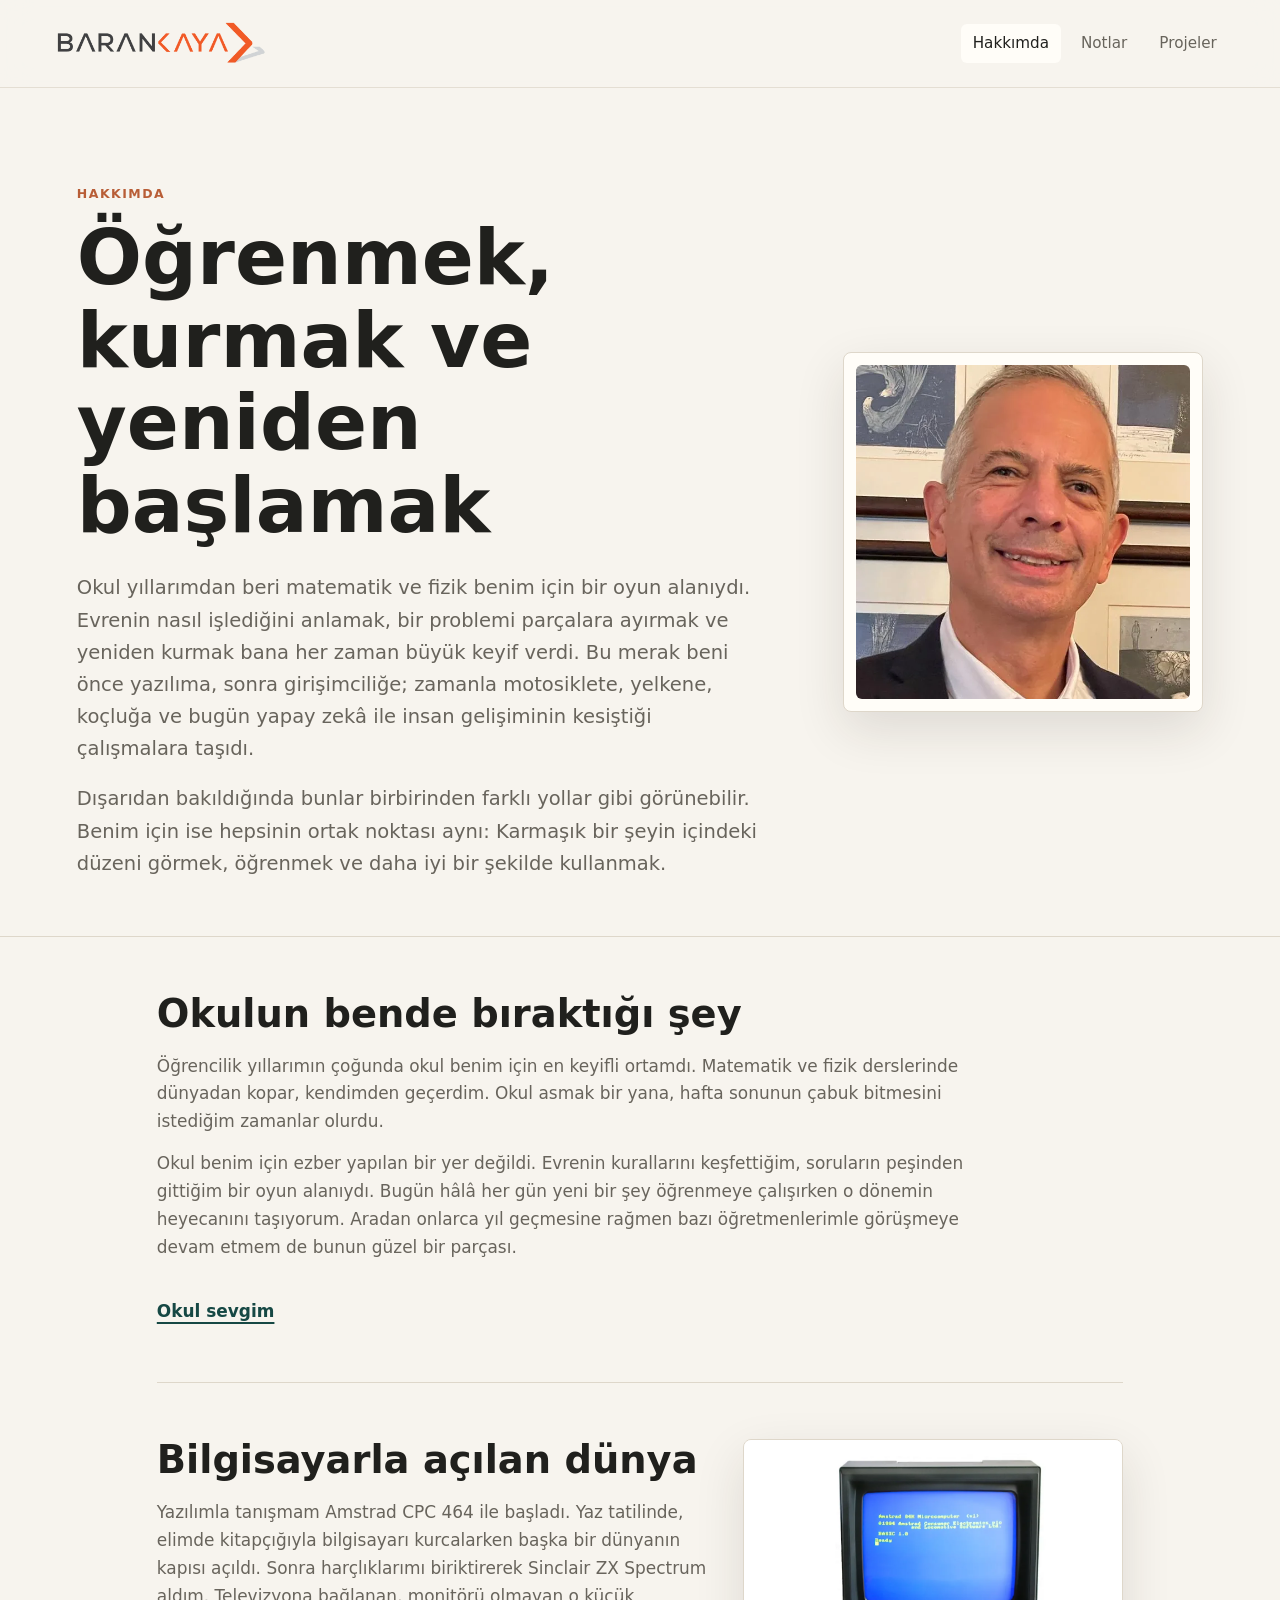
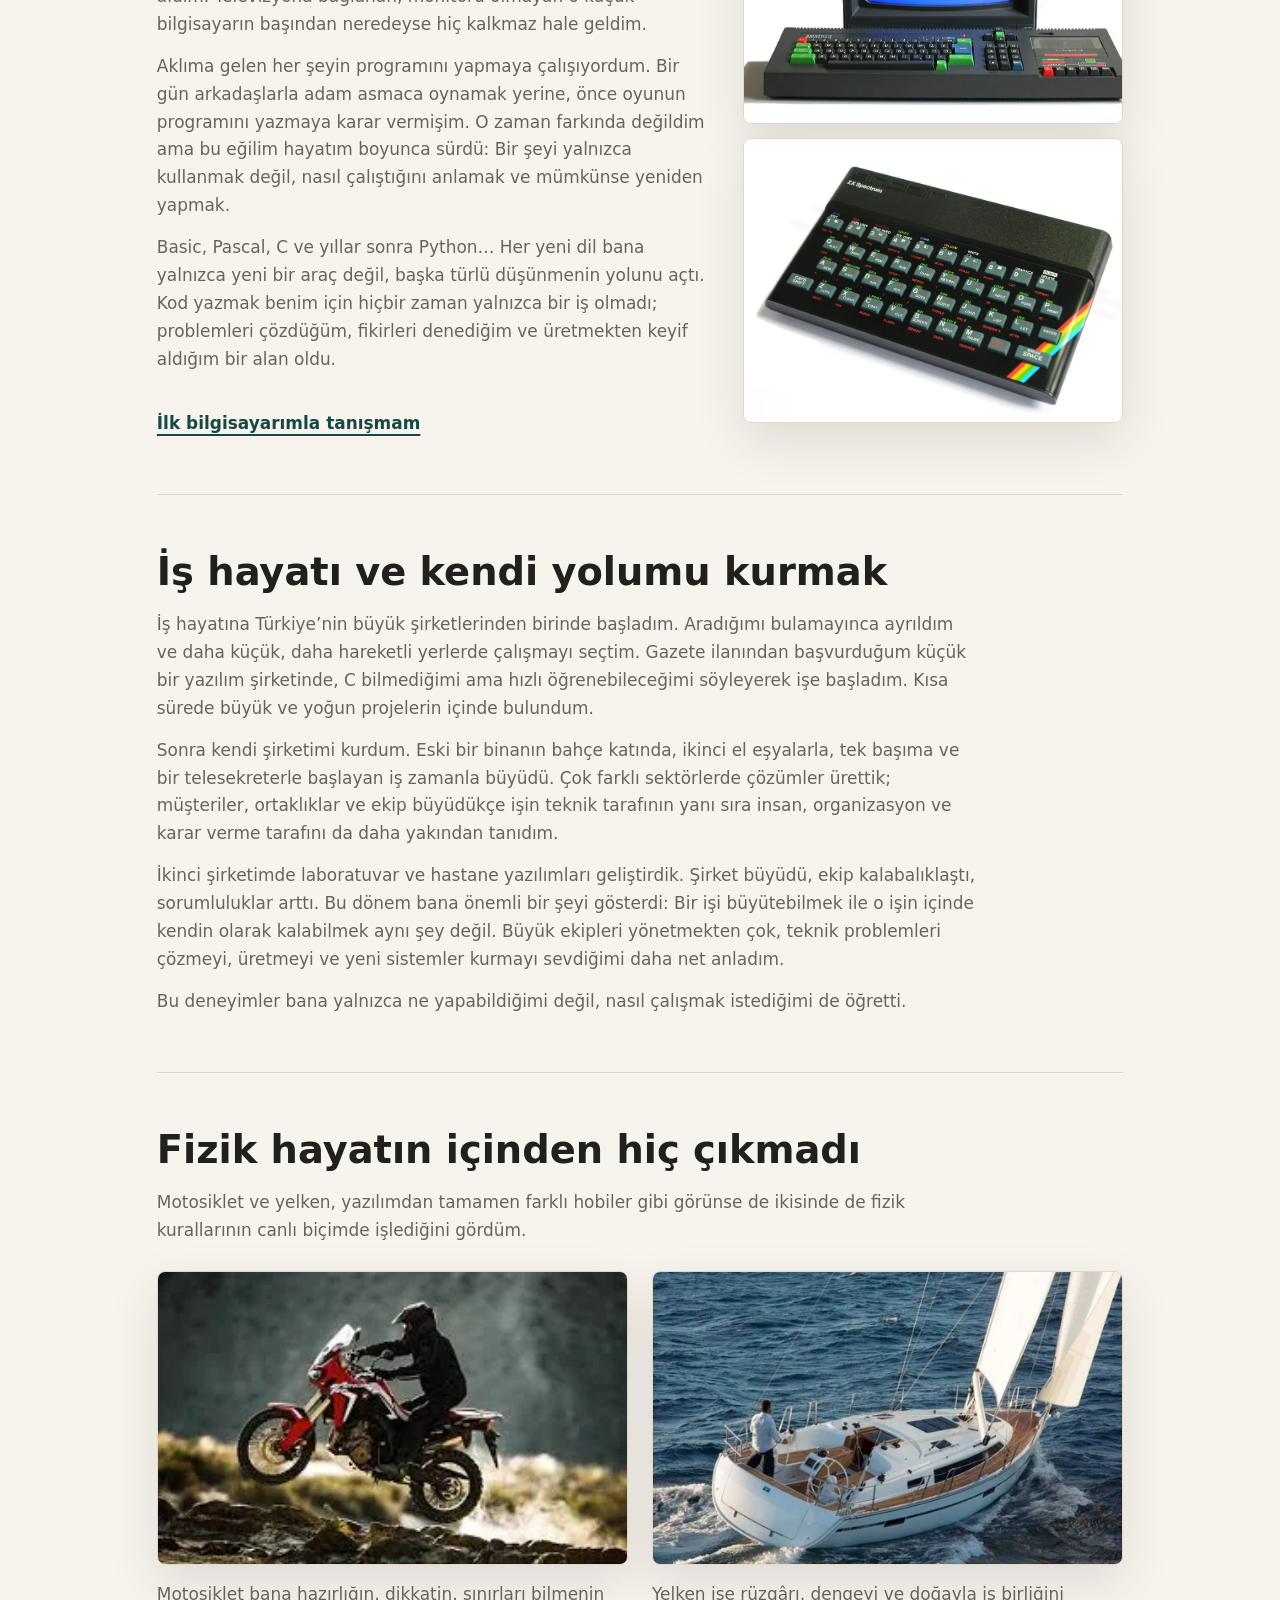
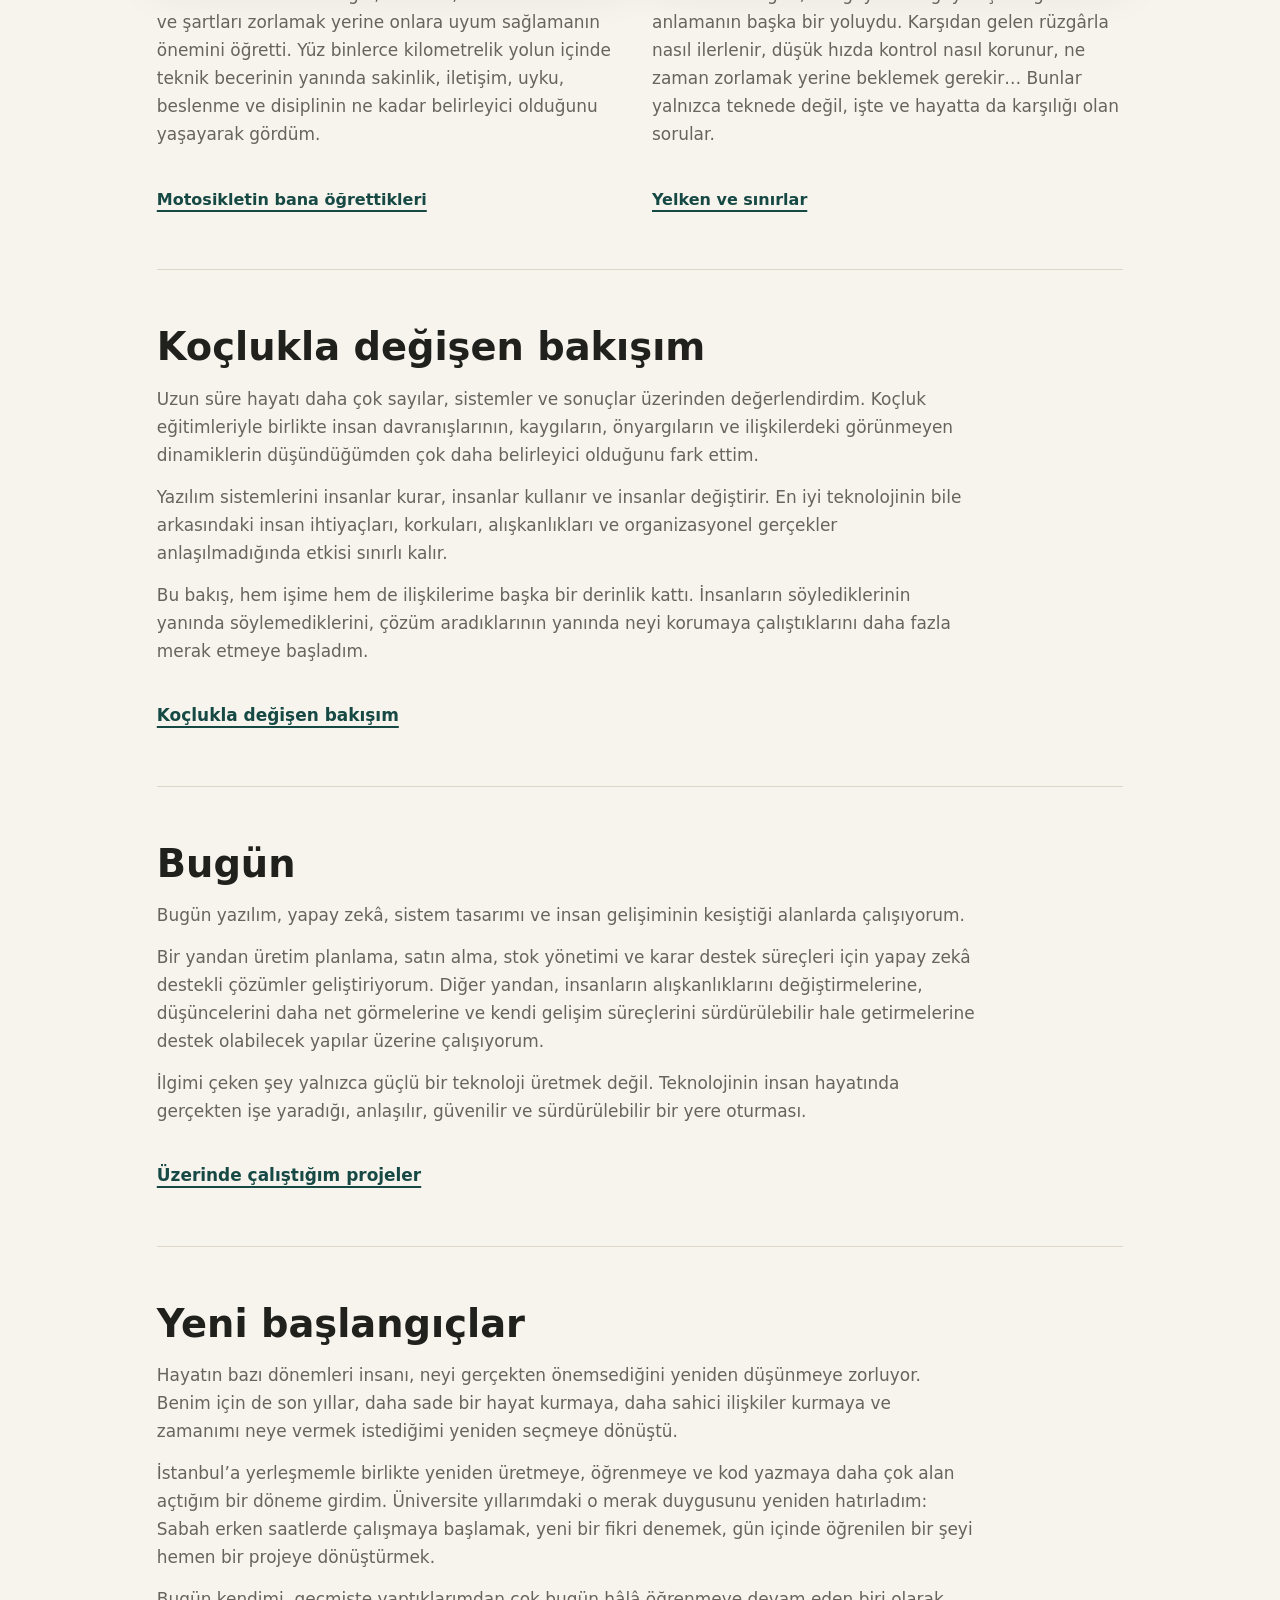
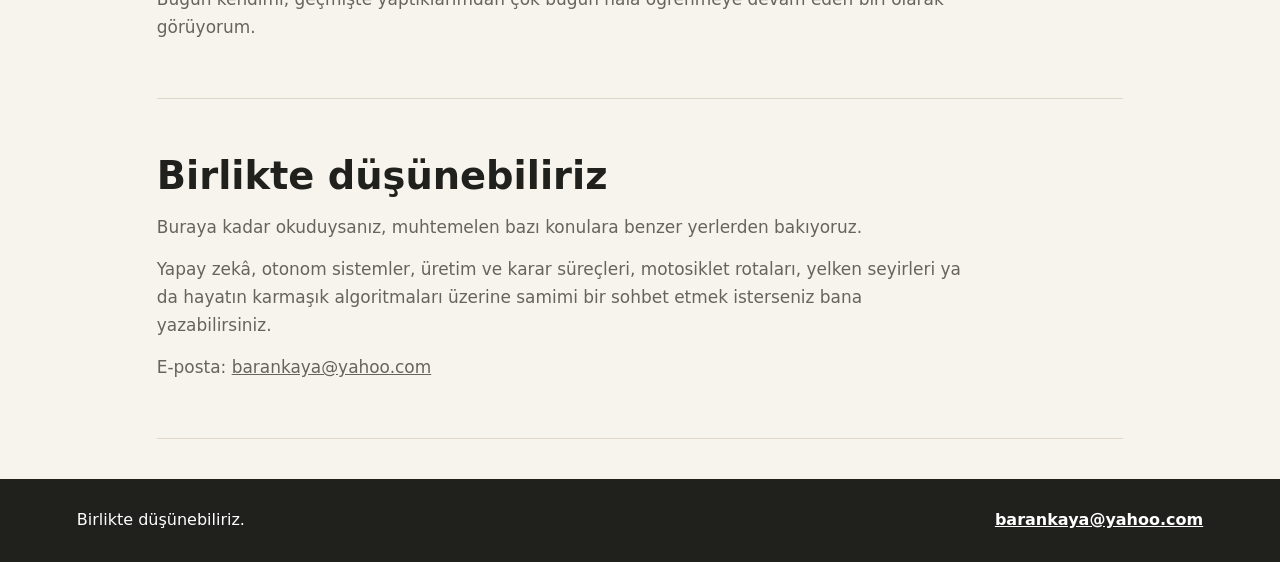
==== commit 859f93f7: "Match about content to source markdown" ====
--- a/index.html
+++ b/index.html
@@ -24,254 +24,100 @@
       </nav>
     </header>
 
-    <main>
-      <section class="hero">
-        <div class="hero-copy">
-          <p class="eyebrow">Yazılım, yapay zeka ve insan tarafı</p>
-          <h1>Öğrenmek, kurmak ve yeniden başlamak.</h1>
+    <main class="about-page">
+      <section class="about-hero">
+        <div class="about-hero-copy">
+          <p class="eyebrow">Hakkımda</p>
+          <h1>Öğrenmek, kurmak ve yeniden başlamak</h1>
           <p class="lead">
-            Matematik ve fizik merakıyla başlayan yolculuk; yazılıma, girişimciliğe,
-            motosiklete, yelkene, koçluğa ve bugün yapay zekanın insan gelişimiyle
-            kesiştiği çalışmalara uzandı.
+            Okul yıllarımdan beri matematik ve fizik benim için bir oyun alanıydı. Evrenin nasıl işlediğini anlamak, bir problemi parçalara ayırmak ve yeniden kurmak bana her zaman büyük keyif verdi. Bu merak beni önce yazılıma, sonra girişimciliğe; zamanla motosiklete, yelkene, koçluğa ve bugün yapay zekâ ile insan gelişiminin kesiştiği çalışmalara taşıdı.
           </p>
-          <div class="hero-actions">
-            <a class="button primary" href="projeler.html">Projeler</a>
-            <a class="button" href="notlar.html">Notlar</a>
-          </div>
+          <p>
+            Dışarıdan bakıldığında bunlar birbirinden farklı yollar gibi görünebilir. Benim için ise hepsinin ortak noktası aynı: Karmaşık bir şeyin içindeki düzeni görmek, öğrenmek ve daha iyi bir şekilde kullanmak.
+          </p>
         </div>
         <figure class="portrait-card">
           <img src="assets/img/baran-kaya.webp" alt="Baran Kaya portresi">
         </figure>
       </section>
 
-      <section class="section intro-grid">
-        <div>
-          <p class="eyebrow">Hakkımda</p>
-          <h2>Karmaşığın içindeki düzen</h2>
-          <p>
-            Okul yıllarımdan beri matematik ve fizik benim için bir oyun alanıydı.
-            Evrenin nasıl işlediğini anlamak, bir problemi parçalara ayırmak ve yeniden
-            kurmak bana her zaman büyük keyif verdi. Bu merak beni önce yazılıma, sonra
-            girişimciliğe; zamanla motosiklete, yelkene, koçluğa ve bugün yapay zekâ ile
-            insan gelişiminin kesiştiği çalışmalara taşıdı.
-          </p>
-          <p>
-            Dışarıdan bakıldığında yazılım, girişimcilik, motosiklet, yelken ve koçluk
-            birbirinden farklı yollar gibi görünebilir. Benim için ise hepsinin ortak
-            noktası aynı: karmaşık bir şeyin içindeki düzeni görmek, öğrenmek ve daha iyi
-            bir şekilde kullanmak.
-          </p>
-        </div>
-        <div class="quote-panel">
-          <p>
-            Bugün kendimi, geçmişte yaptıklarımdan çok bugün hâlâ öğrenmeye devam eden
-            biri olarak görüyorum.
-          </p>
-        </div>
-      </section>
+      <article class="about-article">
+        <section>
+          <h2>Okulun bende bıraktığı şey</h2>
+          <p>Öğrencilik yıllarımın çoğunda okul benim için en keyifli ortamdı. Matematik ve fizik derslerinde dünyadan kopar, kendimden geçerdim. Okul asmak bir yana, hafta sonunun çabuk bitmesini istediğim zamanlar olurdu.</p>
+          <p>Okul benim için ezber yapılan bir yer değildi. Evrenin kurallarını keşfettiğim, soruların peşinden gittiğim bir oyun alanıydı. Bugün hâlâ her gün yeni bir şey öğrenmeye çalışırken o dönemin heyecanını taşıyorum. Aradan onlarca yıl geçmesine rağmen bazı öğretmenlerimle görüşmeye devam etmem de bunun güzel bir parçası.</p>
+          <p><a class="text-link" href="notlar.html#okul-sevgim">Okul sevgim</a></p>
+        </section>
 
-      <section class="section about-flow">
-        <article>
-          <p class="eyebrow">Okulun bende bıraktığı şey</p>
-          <h2>Evrenin kurallarını keşfettiğim bir oyun alanı.</h2>
-          <p>
-            Öğrencilik yıllarımın çoğunda okul benim için en keyifli ortamdı. Matematik
-            ve fizik derslerinde dünyadan kopar, kendimden geçerdim. Okul asmak bir yana,
-            hafta sonunun çabuk bitmesini istediğim zamanlar olurdu.
-          </p>
-          <p>
-            Okul benim için ezber yapılan bir yer değildi. Evrenin kurallarını
-            keşfettiğim, soruların peşinden gittiğim bir oyun alanıydı. Bugün hâlâ her
-            gün yeni bir şey öğrenmeye çalışırken o dönemin heyecanını taşıyorum. Aradan
-            onlarca yıl geçmesine rağmen bazı öğretmenlerimle görüşmeye devam etmem de
-            bunun güzel bir parçası.
-          </p>
-          <a class="text-link" href="notlar.html#okul-sevgim">Okul sevgim notunu oku</a>
-        </article>
+        <section class="with-side-image">
+          <div>
+            <h2>Bilgisayarla açılan dünya</h2>
+            <p>Yazılımla tanışmam Amstrad CPC 464 ile başladı. Yaz tatilinde, elimde kitapçığıyla bilgisayarı kurcalarken başka bir dünyanın kapısı açıldı. Sonra harçlıklarımı biriktirerek Sinclair ZX Spectrum aldım. Televizyona bağlanan, monitörü olmayan o küçük bilgisayarın başından neredeyse hiç kalkmaz hale geldim.</p>
+            <p>Aklıma gelen her şeyin programını yapmaya çalışıyordum. Bir gün arkadaşlarla adam asmaca oynamak yerine, önce oyunun programını yazmaya karar vermişim. O zaman farkında değildim ama bu eğilim hayatım boyunca sürdü: Bir şeyi yalnızca kullanmak değil, nasıl çalıştığını anlamak ve mümkünse yeniden yapmak.</p>
+            <p>Basic, Pascal, C ve yıllar sonra Python… Her yeni dil bana yalnızca yeni bir araç değil, başka türlü düşünmenin yolunu açtı. Kod yazmak benim için hiçbir zaman yalnızca bir iş olmadı; problemleri çözdüğüm, fikirleri denediğim ve üretmekten keyif aldığım bir alan oldu.</p>
+            <p><a class="text-link" href="notlar.html#ilk-bilgisayarim">İlk bilgisayarımla tanışmam</a></p>
+          </div>
+          <div class="image-pair">
+            <img src="assets/img/amstrad.webp" alt="Amstrad CPC 464 bilgisayar">
+            <img src="assets/img/sinclair.webp" alt="Sinclair ZX Spectrum bilgisayar">
+          </div>
+        </section>
 
-        <article>
-          <p class="eyebrow">İş hayatı ve kendi yolumu kurmak</p>
-          <h2>Bir işi büyütmek ile o işin içinde kendin olarak kalmak aynı şey değil.</h2>
-          <p>
-            İş hayatına Türkiye'nin büyük şirketlerinden birinde başladım. Aradığımı
-            bulamayınca ayrıldım ve daha küçük, daha hareketli yerlerde çalışmayı seçtim.
-            Gazete ilanından başvurduğum küçük bir yazılım şirketinde, C bilmediğimi ama
-            hızlı öğrenebileceğimi söyleyerek işe başladım. Kısa sürede büyük ve yoğun
-            projelerin içinde bulundum.
-          </p>
-          <p>
-            Sonra kendi şirketimi kurdum. Eski bir binanın bahçe katında, ikinci el
-            eşyalarla, tek başıma ve bir telesekreterle başlayan iş zamanla büyüdü. Çok
-            farklı sektörlerde çözümler ürettik; müşteriler, ortaklıklar ve ekip büyüdükçe
-            işin teknik tarafının yanı sıra insan, organizasyon ve karar verme tarafını da
-            daha yakından tanıdım.
-          </p>
-          <p>
-            İkinci şirketimde laboratuvar ve hastane yazılımları geliştirdik. Şirket
-            büyüdü, ekip kalabalıklaştı, sorumluluklar arttı. Bu dönem bana önemli bir
-            şeyi gösterdi: bir işi büyütebilmek ile o işin içinde kendin olarak kalabilmek
-            aynı şey değil. Büyük ekipleri yönetmekten çok, teknik problemleri çözmeyi,
-            üretmeyi ve yeni sistemler kurmayı sevdiğimi daha net anladım.
-          </p>
+        <section>
+          <h2>İş hayatı ve kendi yolumu kurmak</h2>
+          <p>İş hayatına Türkiye’nin büyük şirketlerinden birinde başladım. Aradığımı bulamayınca ayrıldım ve daha küçük, daha hareketli yerlerde çalışmayı seçtim. Gazete ilanından başvurduğum küçük bir yazılım şirketinde, C bilmediğimi ama hızlı öğrenebileceğimi söyleyerek işe başladım. Kısa sürede büyük ve yoğun projelerin içinde bulundum.</p>
+          <p>Sonra kendi şirketimi kurdum. Eski bir binanın bahçe katında, ikinci el eşyalarla, tek başıma ve bir telesekreterle başlayan iş zamanla büyüdü. Çok farklı sektörlerde çözümler ürettik; müşteriler, ortaklıklar ve ekip büyüdükçe işin teknik tarafının yanı sıra insan, organizasyon ve karar verme tarafını da daha yakından tanıdım.</p>
+          <p>İkinci şirketimde laboratuvar ve hastane yazılımları geliştirdik. Şirket büyüdü, ekip kalabalıklaştı, sorumluluklar arttı. Bu dönem bana önemli bir şeyi gösterdi: Bir işi büyütebilmek ile o işin içinde kendin olarak kalabilmek aynı şey değil. Büyük ekipleri yönetmekten çok, teknik problemleri çözmeyi, üretmeyi ve yeni sistemler kurmayı sevdiğimi daha net anladım.</p>
           <p>Bu deneyimler bana yalnızca ne yapabildiğimi değil, nasıl çalışmak istediğimi de öğretti.</p>
-        </article>
-      </section>
+        </section>
 
-      <section class="section story-section">
-        <div class="media-strip">
-          <img src="assets/img/amstrad.webp" alt="Amstrad CPC 464 bilgisayar">
-          <img src="assets/img/sinclair.webp" alt="Sinclair ZX Spectrum bilgisayar">
-        </div>
-        <div class="story-copy">
-          <p class="eyebrow">Bilgisayarla açılan dünya</p>
-          <h2>Bir şeyi yalnızca kullanmak değil, nasıl çalıştığını anlamak.</h2>
-          <p>
-            Yazılımla tanışmam Amstrad CPC 464 ile başladı. Yaz tatilinde, elimde
-            kitapçığıyla bilgisayarı kurcalarken başka bir dünyanın kapısı açıldı. Sonra
-            harçlıklarımı biriktirerek Sinclair ZX Spectrum aldım. Televizyona bağlanan,
-            monitörü olmayan o küçük bilgisayarın başından neredeyse hiç kalkmaz hale
-            geldim.
-          </p>
-          <p>
-            Aklıma gelen her şeyin programını yapmaya çalışıyordum. Bir gün arkadaşlarla
-            adam asmaca oynamak yerine, önce oyunun programını yazmaya karar vermişim. O
-            zaman farkında değildim ama bu eğilim hayatım boyunca sürdü: bir şeyi yalnızca
-            kullanmak değil, nasıl çalıştığını anlamak ve mümkünse yeniden yapmak.
-          </p>
-          <p>
-            Basic, Pascal, C ve yıllar sonra Python... Her yeni dil bana yalnızca yeni
-            bir araç değil, başka türlü düşünmenin yolunu açtı. Kod yazmak benim için
-            hiçbir zaman yalnızca bir iş olmadı; problemleri çözdüğüm, fikirleri denediğim
-            ve üretmekten keyif aldığım bir alan oldu.
-          </p>
-          <a class="text-link" href="notlar.html#ilk-bilgisayarim">İlk bilgisayarım notunu oku</a>
-        </div>
-      </section>
+        <section>
+          <h2>Fizik hayatın içinden hiç çıkmadı</h2>
+          <p>Motosiklet ve yelken, yazılımdan tamamen farklı hobiler gibi görünse de ikisinde de fizik kurallarının canlı biçimde işlediğini gördüm.</p>
+          <div class="media-notes">
+            <article>
+              <img src="assets/img/motosiklet.webp" alt="Arazide motosiklet kullanan sürücü">
+              <p>Motosiklet bana hazırlığın, dikkatin, sınırları bilmenin ve şartları zorlamak yerine onlara uyum sağlamanın önemini öğretti. Yüz binlerce kilometrelik yolun içinde teknik becerinin yanında sakinlik, iletişim, uyku, beslenme ve disiplinin ne kadar belirleyici olduğunu yaşayarak gördüm.</p>
+              <a class="text-link" href="notlar.html#motosikletin-ogrettikleri">Motosikletin bana öğrettikleri</a>
+            </article>
+            <article>
+              <img src="assets/img/yelken.webp" alt="Denizde seyreden yelkenli">
+              <p>Yelken ise rüzgârı, dengeyi ve doğayla iş birliğini anlamanın başka bir yoluydu. Karşıdan gelen rüzgârla nasıl ilerlenir, düşük hızda kontrol nasıl korunur, ne zaman zorlamak yerine beklemek gerekir… Bunlar yalnızca teknede değil, işte ve hayatta da karşılığı olan sorular.</p>
+              <a class="text-link" href="notlar.html#yelken-ve-sinirlar">Yelken ve sınırlar</a>
+            </article>
+          </div>
+        </section>
 
-      <section class="section about-flow compact">
-        <article>
-          <p class="eyebrow">Fizik hayatın içinden hiç çıkmadı</p>
-          <h2>Motosiklet ve yelken, fizik kurallarını canlı biçimde gösterdi.</h2>
-          <p>
-            Motosiklet ve yelken, yazılımdan tamamen farklı hobiler gibi görünse de
-            ikisinde de fizik kurallarının canlı biçimde işlediğini gördüm.
-          </p>
-        </article>
-      </section>
+        <section>
+          <h2>Koçlukla değişen bakışım</h2>
+          <p>Uzun süre hayatı daha çok sayılar, sistemler ve sonuçlar üzerinden değerlendirdim. Koçluk eğitimleriyle birlikte insan davranışlarının, kaygıların, önyargıların ve ilişkilerdeki görünmeyen dinamiklerin düşündüğümden çok daha belirleyici olduğunu fark ettim.</p>
+          <p>Yazılım sistemlerini insanlar kurar, insanlar kullanır ve insanlar değiştirir. En iyi teknolojinin bile arkasındaki insan ihtiyaçları, korkuları, alışkanlıkları ve organizasyonel gerçekler anlaşılmadığında etkisi sınırlı kalır.</p>
+          <p>Bu bakış, hem işime hem de ilişkilerime başka bir derinlik kattı. İnsanların söylediklerinin yanında söylemediklerini, çözüm aradıklarının yanında neyi korumaya çalıştıklarını daha fazla merak etmeye başladım.</p>
+          <p><a class="text-link" href="notlar.html#koclukla-degisen-bakisim">Koçlukla değişen bakışım</a></p>
+        </section>
 
-      <section class="section two-column">
-        <article class="feature">
-          <img src="assets/img/motosiklet.webp" alt="Arazide motosiklet kullanan sürücü">
-          <div>
-            <p class="eyebrow">Motosiklet</p>
-            <h2>Şartları zorlamakla şartları okumak arasındaki fark.</h2>
-            <p>
-              Motosiklet bana hazırlığın, dikkatin, sınırları bilmenin ve şartları
-              zorlamak yerine onlara uyum sağlamanın önemini öğretti. Yüz binlerce
-              kilometrelik yolun içinde teknik becerinin yanında sakinlik, iletişim, uyku,
-              beslenme ve disiplinin ne kadar belirleyici olduğunu yaşayarak gördüm.
-            </p>
-            <a class="text-link" href="notlar.html#motosikletin-ogrettikleri">Motosikletin öğrettikleri</a>
-          </div>
-        </article>
+        <section>
+          <h2>Bugün</h2>
+          <p>Bugün yazılım, yapay zekâ, sistem tasarımı ve insan gelişiminin kesiştiği alanlarda çalışıyorum.</p>
+          <p>Bir yandan üretim planlama, satın alma, stok yönetimi ve karar destek süreçleri için yapay zekâ destekli çözümler geliştiriyorum. Diğer yandan, insanların alışkanlıklarını değiştirmelerine, düşüncelerini daha net görmelerine ve kendi gelişim süreçlerini sürdürülebilir hale getirmelerine destek olabilecek yapılar üzerine çalışıyorum.</p>
+          <p>İlgimi çeken şey yalnızca güçlü bir teknoloji üretmek değil. Teknolojinin insan hayatında gerçekten işe yaradığı, anlaşılır, güvenilir ve sürdürülebilir bir yere oturması.</p>
+          <p><a class="text-link" href="projeler.html">Üzerinde çalıştığım projeler</a></p>
+        </section>
 
-        <article class="feature">
-          <img src="assets/img/yelken.webp" alt="Denizde seyreden yelkenli">
-          <div>
-            <p class="eyebrow">Yelken</p>
-            <h2>Doğayla mücadele ederek değil, onu okuyarak ilerlemek.</h2>
-            <p>
-              Yelken ise rüzgârı, dengeyi ve doğayla iş birliğini anlamanın başka bir
-              yoluydu. Karşıdan gelen rüzgârla nasıl ilerlenir, düşük hızda kontrol nasıl
-              korunur, ne zaman zorlamak yerine beklemek gerekir... Bunlar yalnızca
-              teknede değil, işte ve hayatta da karşılığı olan sorular.
-            </p>
-            <a class="text-link" href="notlar.html#yelken-ve-sinirlar">Yelken ve sınırlar</a>
-          </div>
-        </article>
-      </section>
+        <section>
+          <h2>Yeni başlangıçlar</h2>
+          <p>Hayatın bazı dönemleri insanı, neyi gerçekten önemsediğini yeniden düşünmeye zorluyor. Benim için de son yıllar, daha sade bir hayat kurmaya, daha sahici ilişkiler kurmaya ve zamanımı neye vermek istediğimi yeniden seçmeye dönüştü.</p>
+          <p>İstanbul’a yerleşmemle birlikte yeniden üretmeye, öğrenmeye ve kod yazmaya daha çok alan açtığım bir döneme girdim. Üniversite yıllarımdaki o merak duygusunu yeniden hatırladım: Sabah erken saatlerde çalışmaya başlamak, yeni bir fikri denemek, gün içinde öğrenilen bir şeyi hemen bir projeye dönüştürmek.</p>
+          <p>Bugün kendimi, geçmişte yaptıklarımdan çok bugün hâlâ öğrenmeye devam eden biri olarak görüyorum.</p>
+        </section>
 
-      <section class="section about-flow">
-        <article>
-          <p class="eyebrow">Koçlukla değişen bakışım</p>
-          <h2>İyi teknoloji yalnızca teknik olarak doğru olan değildir.</h2>
-          <p>
-            Uzun süre hayatı daha çok sayılar, sistemler ve sonuçlar üzerinden
-            değerlendirdim. Koçluk eğitimleriyle birlikte insan davranışlarının,
-            kaygıların, önyargıların ve ilişkilerdeki görünmeyen dinamiklerin düşündüğümden
-            çok daha belirleyici olduğunu fark ettim.
-          </p>
-          <p>
-            Yazılım sistemlerini insanlar kurar, insanlar kullanır ve insanlar değiştirir.
-            En iyi teknolojinin bile arkasındaki insan ihtiyaçları, korkuları, alışkanlıkları
-            ve organizasyonel gerçekler anlaşılmadığında etkisi sınırlı kalır.
-          </p>
-          <p>
-            Bu bakış, hem işime hem de ilişkilerime başka bir derinlik kattı. İnsanların
-            söylediklerinin yanında söylemediklerini, çözüm aradıklarının yanında neyi
-            korumaya çalıştıklarını daha fazla merak etmeye başladım.
-          </p>
-          <a class="text-link" href="notlar.html#koclukla-degisen-bakisim">Koçlukla değişen bakışım</a>
-        </article>
-      </section>
-
-      <section class="section today">
-        <div>
-          <p class="eyebrow">Bugün</p>
-          <h2>Yapay zeka, sistem tasarımı ve insan gelişimi.</h2>
-        </div>
-        <div class="today-copy">
-          <p>
-            Üretim planlama, satın alma, stok yönetimi ve karar destek süreçleri için
-            yapay zeka destekli çözümler geliştiriyorum. Diğer yandan insanların
-            alışkanlıklarını değiştirmelerine, düşüncelerini daha net görmelerine ve kendi
-            gelişim süreçlerini sürdürülebilir hale getirmelerine destek olabilecek yapılar
-            üzerine çalışıyorum.
-          </p>
-          <p>
-            İlgimi çeken şey yalnızca güçlü bir teknoloji üretmek değil. Teknolojinin insan
-            hayatında gerçekten işe yaradığı, anlaşılır, güvenilir ve sürdürülebilir bir
-            yere oturması.
-          </p>
-        </div>
-        <a class="button primary" href="projeler.html">Üzerinde çalıştığım projeler</a>
-      </section>
-
-      <section class="section about-flow final-about">
-        <article>
-          <p class="eyebrow">Yeni başlangıçlar</p>
-          <h2>Daha sade, daha sahici ve üretmeye daha açık bir dönem.</h2>
-          <p>
-            Hayatın bazı dönemleri insanı, neyi gerçekten önemsediğini yeniden düşünmeye
-            zorluyor. Benim için de son yıllar, daha sade bir hayat kurmaya, daha sahici
-            ilişkiler kurmaya ve zamanımı neye vermek istediğimi yeniden seçmeye dönüştü.
-          </p>
-          <p>
-            İstanbul'a yerleşmemle birlikte yeniden üretmeye, öğrenmeye ve kod yazmaya
-            daha çok alan açtığım bir döneme girdim. Üniversite yıllarımdaki o merak
-            duygusunu yeniden hatırladım: sabah erken saatlerde çalışmaya başlamak, yeni
-            bir fikri denemek, gün içinde öğrenilen bir şeyi hemen bir projeye dönüştürmek.
-          </p>
-          <p>
-            Bugün kendimi, geçmişte yaptıklarımdan çok bugün hâlâ öğrenmeye devam eden
-            biri olarak görüyorum.
-          </p>
-        </article>
-      </section>
-
-      <section class="section contact-note">
-        <div>
-          <p class="eyebrow">Birlikte düşünebiliriz</p>
-          <h2>Benzer konulara benzer yerlerden bakıyorsak konuşabiliriz.</h2>
-        </div>
-        <p>
-          Buraya kadar okuduysanız, muhtemelen bazı konulara benzer yerlerden bakıyoruz.
-          Yapay zekâ, otonom sistemler, üretim ve karar süreçleri, motosiklet rotaları,
-          yelken seyirleri ya da hayatın karmaşık algoritmaları üzerine samimi bir sohbet
-          etmek isterseniz bana yazabilirsiniz.
-        </p>
-        <a class="button primary" href="mailto:barankaya@yahoo.com">E-posta gönder</a>
-      </section>
+        <section>
+          <h2>Birlikte düşünebiliriz</h2>
+          <p>Buraya kadar okuduysanız, muhtemelen bazı konulara benzer yerlerden bakıyoruz.</p>
+          <p>Yapay zekâ, otonom sistemler, üretim ve karar süreçleri, motosiklet rotaları, yelken seyirleri ya da hayatın karmaşık algoritmaları üzerine samimi bir sohbet etmek isterseniz bana yazabilirsiniz.</p>
+          <p>E-posta: <a href="mailto:barankaya@yahoo.com">barankaya@yahoo.com</a></p>
+        </section>
+      </article>
     </main>
 
     <footer class="site-footer" id="iletisim">
--- a/assets/css/style.css
+++ b/assets/css/style.css
@@ -347,6 +347,101 @@
   font-size: 1.04rem;
 }
 
+.about-page {
+  padding-bottom: 40px;
+}
+
+.about-hero {
+  display: grid;
+  grid-template-columns: minmax(0, 1.2fr) minmax(260px, 360px);
+  gap: clamp(32px, 6vw, 76px);
+  align-items: center;
+  padding: clamp(56px, 8vw, 96px) clamp(20px, 6vw, 88px) 56px;
+  border-bottom: 1px solid var(--line);
+}
+
+.about-hero-copy {
+  max-width: 880px;
+}
+
+.about-hero-copy p:not(.eyebrow) {
+  color: var(--muted);
+  font-size: clamp(1.04rem, 1.6vw, 1.22rem);
+}
+
+.about-hero-copy p + p {
+  margin-top: 18px;
+}
+
+.about-article {
+  max-width: 1120px;
+  margin: 0 auto;
+  padding: 0 clamp(20px, 6vw, 88px);
+}
+
+.about-article > section {
+  padding: 56px 0;
+  border-bottom: 1px solid var(--line);
+}
+
+.about-article h2 {
+  max-width: 780px;
+  margin-bottom: 18px;
+  font-size: clamp(1.65rem, 3vw, 3rem);
+}
+
+.about-article p {
+  max-width: 820px;
+  color: var(--muted);
+  font-size: 1.06rem;
+}
+
+.about-article p + p {
+  margin-top: 14px;
+}
+
+.with-side-image {
+  display: grid;
+  grid-template-columns: minmax(0, 1fr) minmax(260px, 380px);
+  gap: 32px;
+  align-items: start;
+}
+
+.image-pair {
+  display: grid;
+  gap: 14px;
+}
+
+.image-pair img,
+.media-notes img {
+  width: 100%;
+  border: 1px solid var(--line);
+  border-radius: 8px;
+  object-fit: cover;
+  box-shadow: var(--shadow);
+}
+
+.image-pair img {
+  aspect-ratio: 4 / 3;
+}
+
+.media-notes {
+  display: grid;
+  grid-template-columns: repeat(2, minmax(0, 1fr));
+  gap: 24px;
+  margin-top: 26px;
+}
+
+.media-notes article {
+  display: grid;
+  align-content: start;
+  gap: 16px;
+}
+
+.media-notes img {
+  aspect-ratio: 16 / 10;
+}
+
 .site-footer {
   display: flex;
   align-items: center;
@@ -444,6 +539,9 @@
   .two-column,
   .today,
   .contact-note,
+  .about-hero,
+  .with-side-image,
+  .media-notes,
   .note.with-image,
   .project-grid {
     grid-template-columns: 1fr;
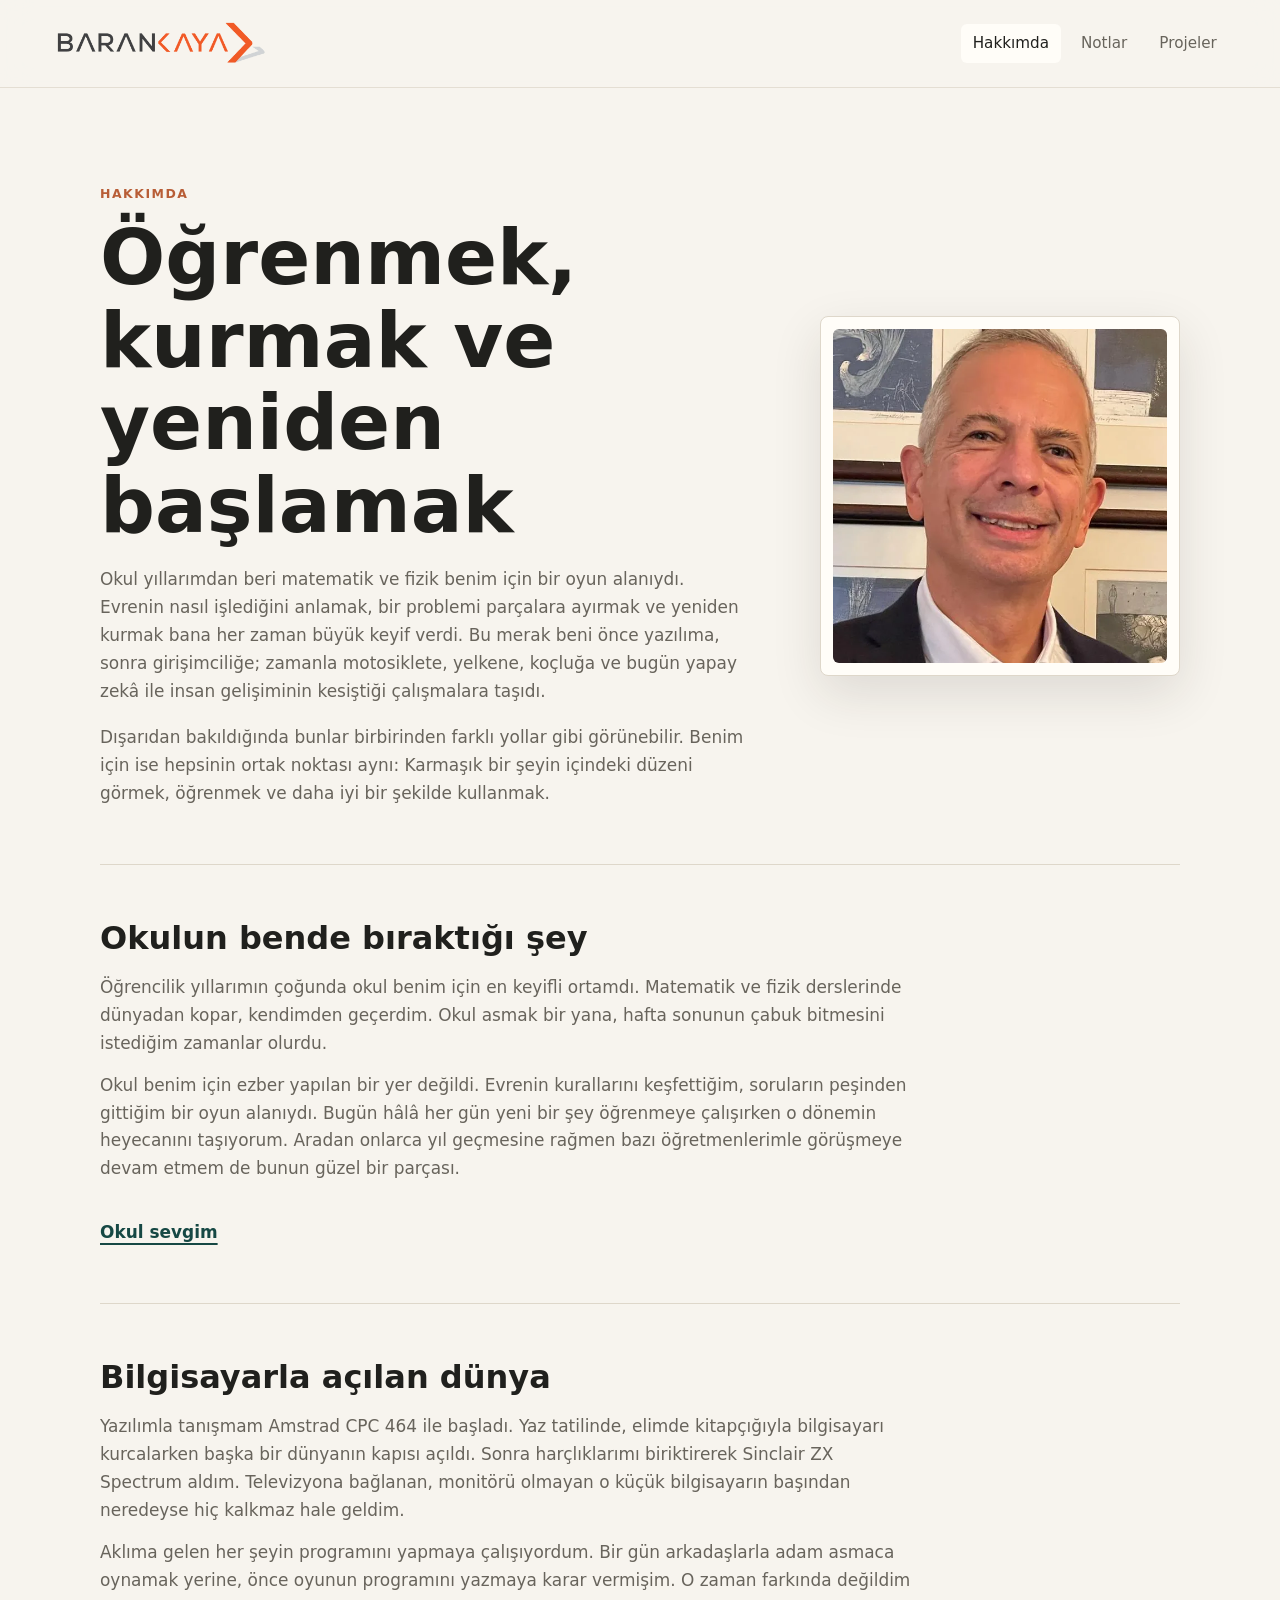
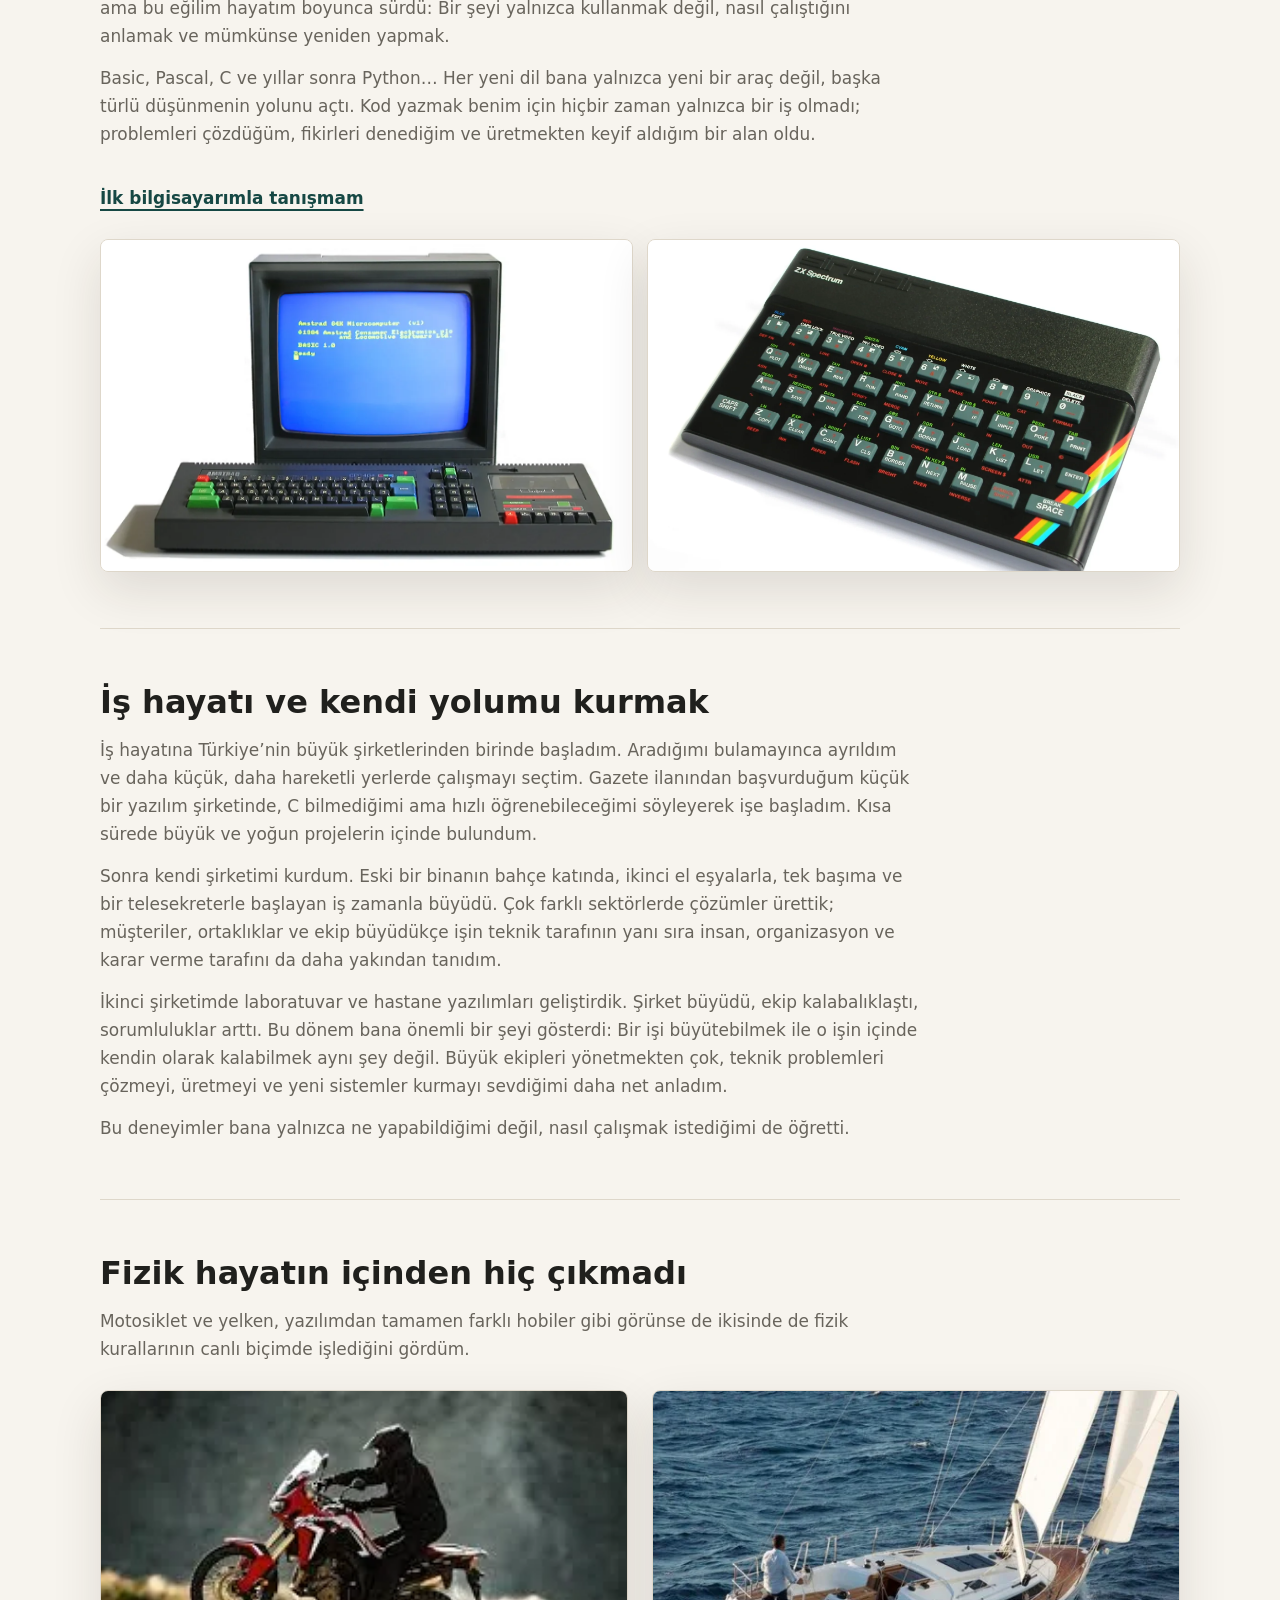
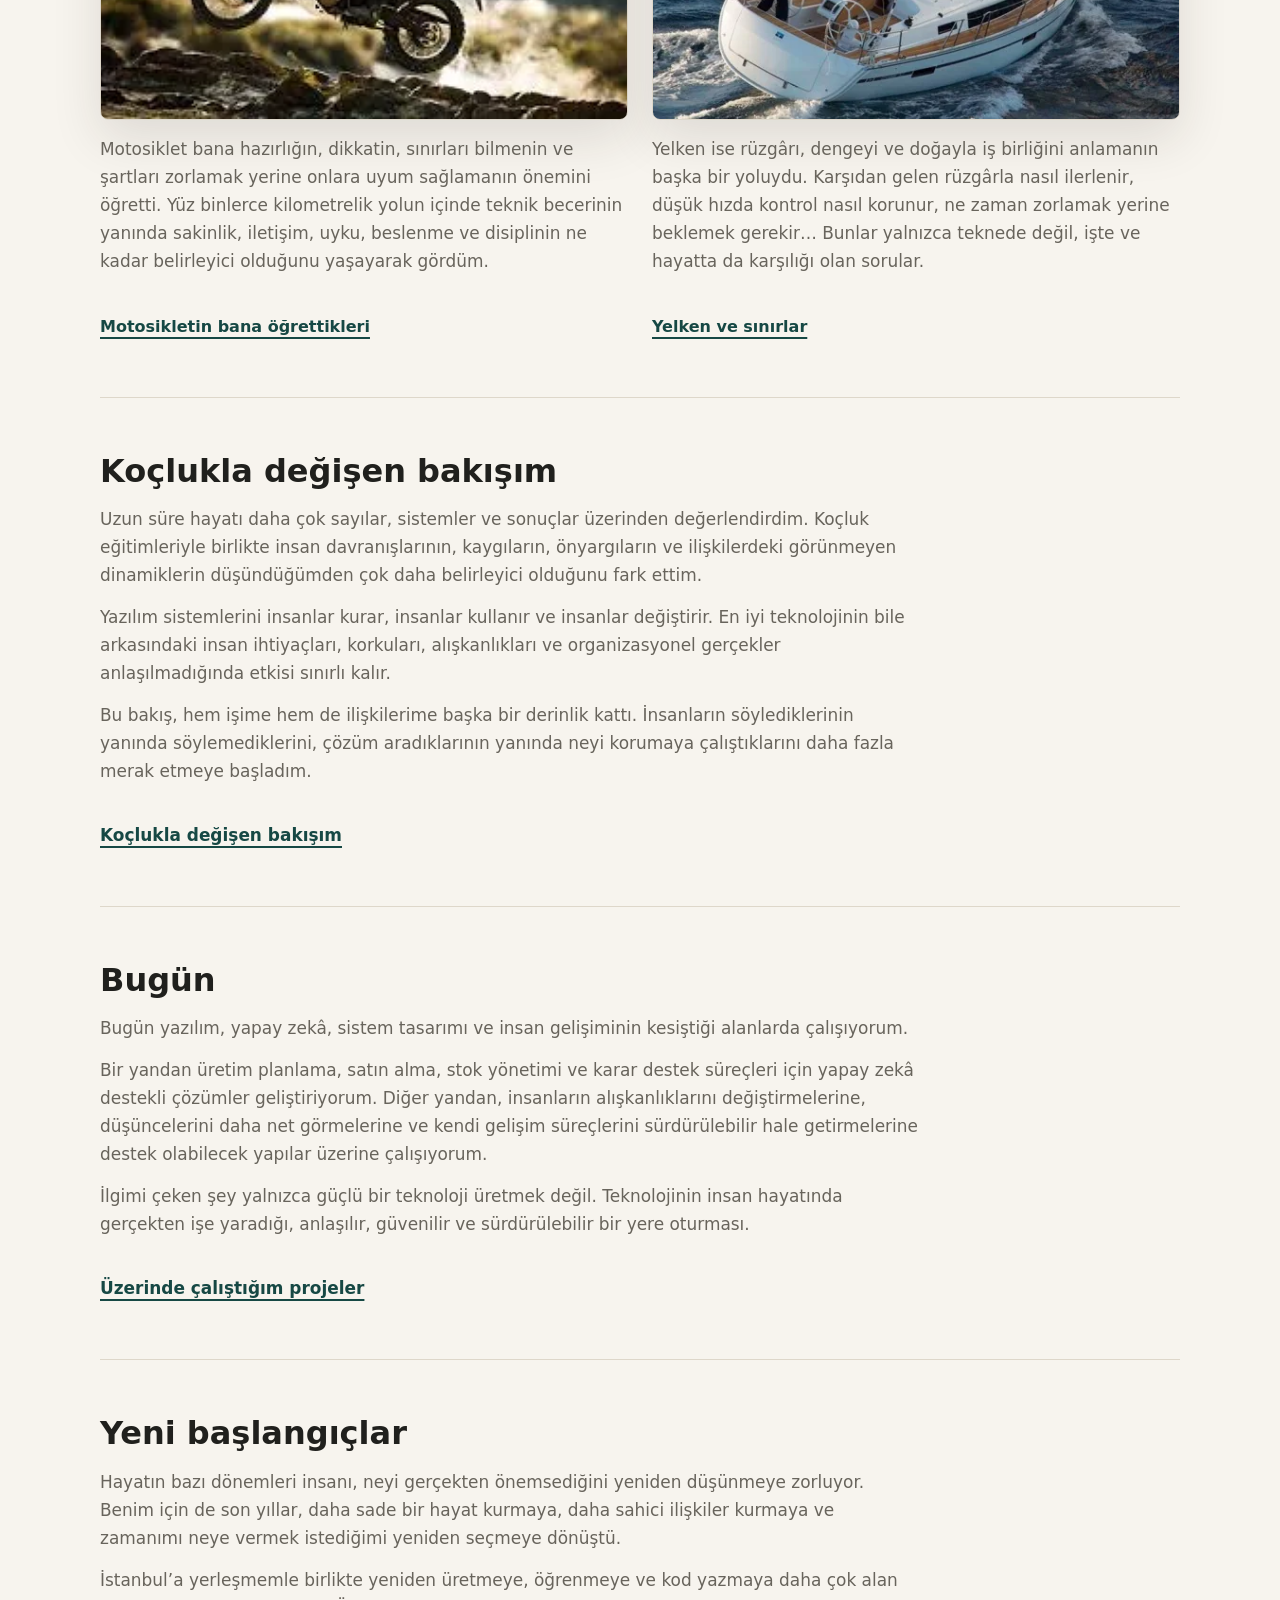
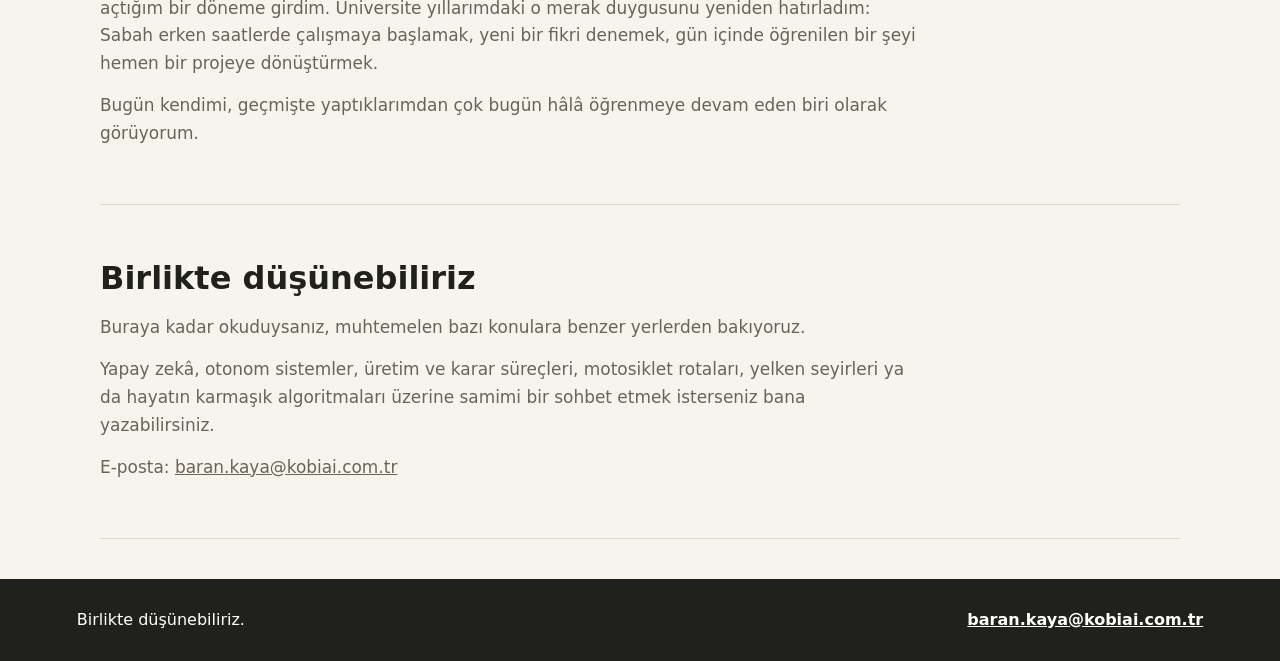
==== commit 6b61b3e2: "Configure custom domain and indexing" ====
--- a/index.html
+++ b/index.html
@@ -5,6 +5,8 @@
     <meta name="viewport" content="width=device-width, initial-scale=1">
     <title>Baran Kaya - Hakkımda</title>
     <meta name="description" content="Baran Kaya'nın yazılım, yapay zeka, sistem tasarımı, motosiklet, yelken ve insan gelişimi üzerine kişisel web sitesi.">
+    <meta name="robots" content="index, follow">
+    <link rel="canonical" href="https://barankaya.com.tr/">
     <link rel="icon" href="favicon.ico" sizes="any">
     <link rel="icon" type="image/png" href="assets/icons/favicon-32x32.png" sizes="32x32">
     <link rel="icon" type="image/png" href="assets/icons/favicon-192x192.png" sizes="192x192">
@@ -115,14 +117,14 @@
           <h2>Birlikte düşünebiliriz</h2>
           <p>Buraya kadar okuduysanız, muhtemelen bazı konulara benzer yerlerden bakıyoruz.</p>
           <p>Yapay zekâ, otonom sistemler, üretim ve karar süreçleri, motosiklet rotaları, yelken seyirleri ya da hayatın karmaşık algoritmaları üzerine samimi bir sohbet etmek isterseniz bana yazabilirsiniz.</p>
-          <p>E-posta: <a href="mailto:barankaya@yahoo.com">barankaya@yahoo.com</a></p>
+          <p>E-posta: <a href="mailto:baran.kaya@kobiai.com.tr">baran.kaya@kobiai.com.tr</a></p>
         </section>
       </article>
     </main>
 
     <footer class="site-footer" id="iletisim">
       <p>Birlikte düşünebiliriz.</p>
-      <a href="mailto:barankaya@yahoo.com">barankaya@yahoo.com</a>
+      <a href="mailto:baran.kaya@kobiai.com.tr">baran.kaya@kobiai.com.tr</a>
     </footer>
   </body>
 </html>
--- a/assets/css/style.css
+++ b/assets/css/style.css
@@ -348,6 +348,8 @@
 }
 
 .about-page {
+  --about-pad: clamp(24px, 6vw, 88px);
+  --about-width: 1080px;
   padding-bottom: 40px;
 }
 
@@ -356,7 +358,9 @@
   grid-template-columns: minmax(0, 1.2fr) minmax(260px, 360px);
   gap: clamp(32px, 6vw, 76px);
   align-items: center;
-  padding: clamp(56px, 8vw, 96px) clamp(20px, 6vw, 88px) 56px;
+  width: min(var(--about-width), calc(100% - (var(--about-pad) * 2)));
+  margin: 0 auto;
+  padding: clamp(56px, 8vw, 96px) 0 56px;
   border-bottom: 1px solid var(--line);
 }
 
@@ -366,17 +370,19 @@
 
 .about-hero-copy p:not(.eyebrow) {
   color: var(--muted);
-  font-size: clamp(1.04rem, 1.6vw, 1.22rem);
-}
-
+  font-size: 1.06rem;
+}
+
+.about-hero-copy .lead,
 .about-hero-copy p + p {
   margin-top: 18px;
 }
 
 .about-article {
-  max-width: 1120px;
+  width: min(var(--about-width), calc(100% - (var(--about-pad) * 2)));
+  max-width: none;
   margin: 0 auto;
-  padding: 0 clamp(20px, 6vw, 88px);
+  padding: 0;
 }
 
 .about-article > section {
@@ -387,7 +393,7 @@
 .about-article h2 {
   max-width: 780px;
   margin-bottom: 18px;
-  font-size: clamp(1.65rem, 3vw, 3rem);
+  font-size: clamp(1.75rem, 2.5vw, 2.35rem);
 }
 
 .about-article p {
@@ -402,13 +408,13 @@
 
 .with-side-image {
   display: grid;
-  grid-template-columns: minmax(0, 1fr) minmax(260px, 380px);
-  gap: 32px;
-  align-items: start;
+  grid-template-columns: 1fr;
+  gap: 26px;
 }
 
 .image-pair {
   display: grid;
+  grid-template-columns: repeat(2, minmax(0, 1fr));
   gap: 14px;
 }
 
@@ -422,7 +428,7 @@
 }
 
 .image-pair img {
-  aspect-ratio: 4 / 3;
+  aspect-ratio: 16 / 10;
 }
 
 .media-notes {
@@ -583,6 +589,10 @@
     grid-template-columns: 1fr;
   }
 
+  .image-pair {
+    grid-template-columns: 1fr;
+  }
+
   .site-footer {
     align-items: flex-start;
     flex-direction: column;
